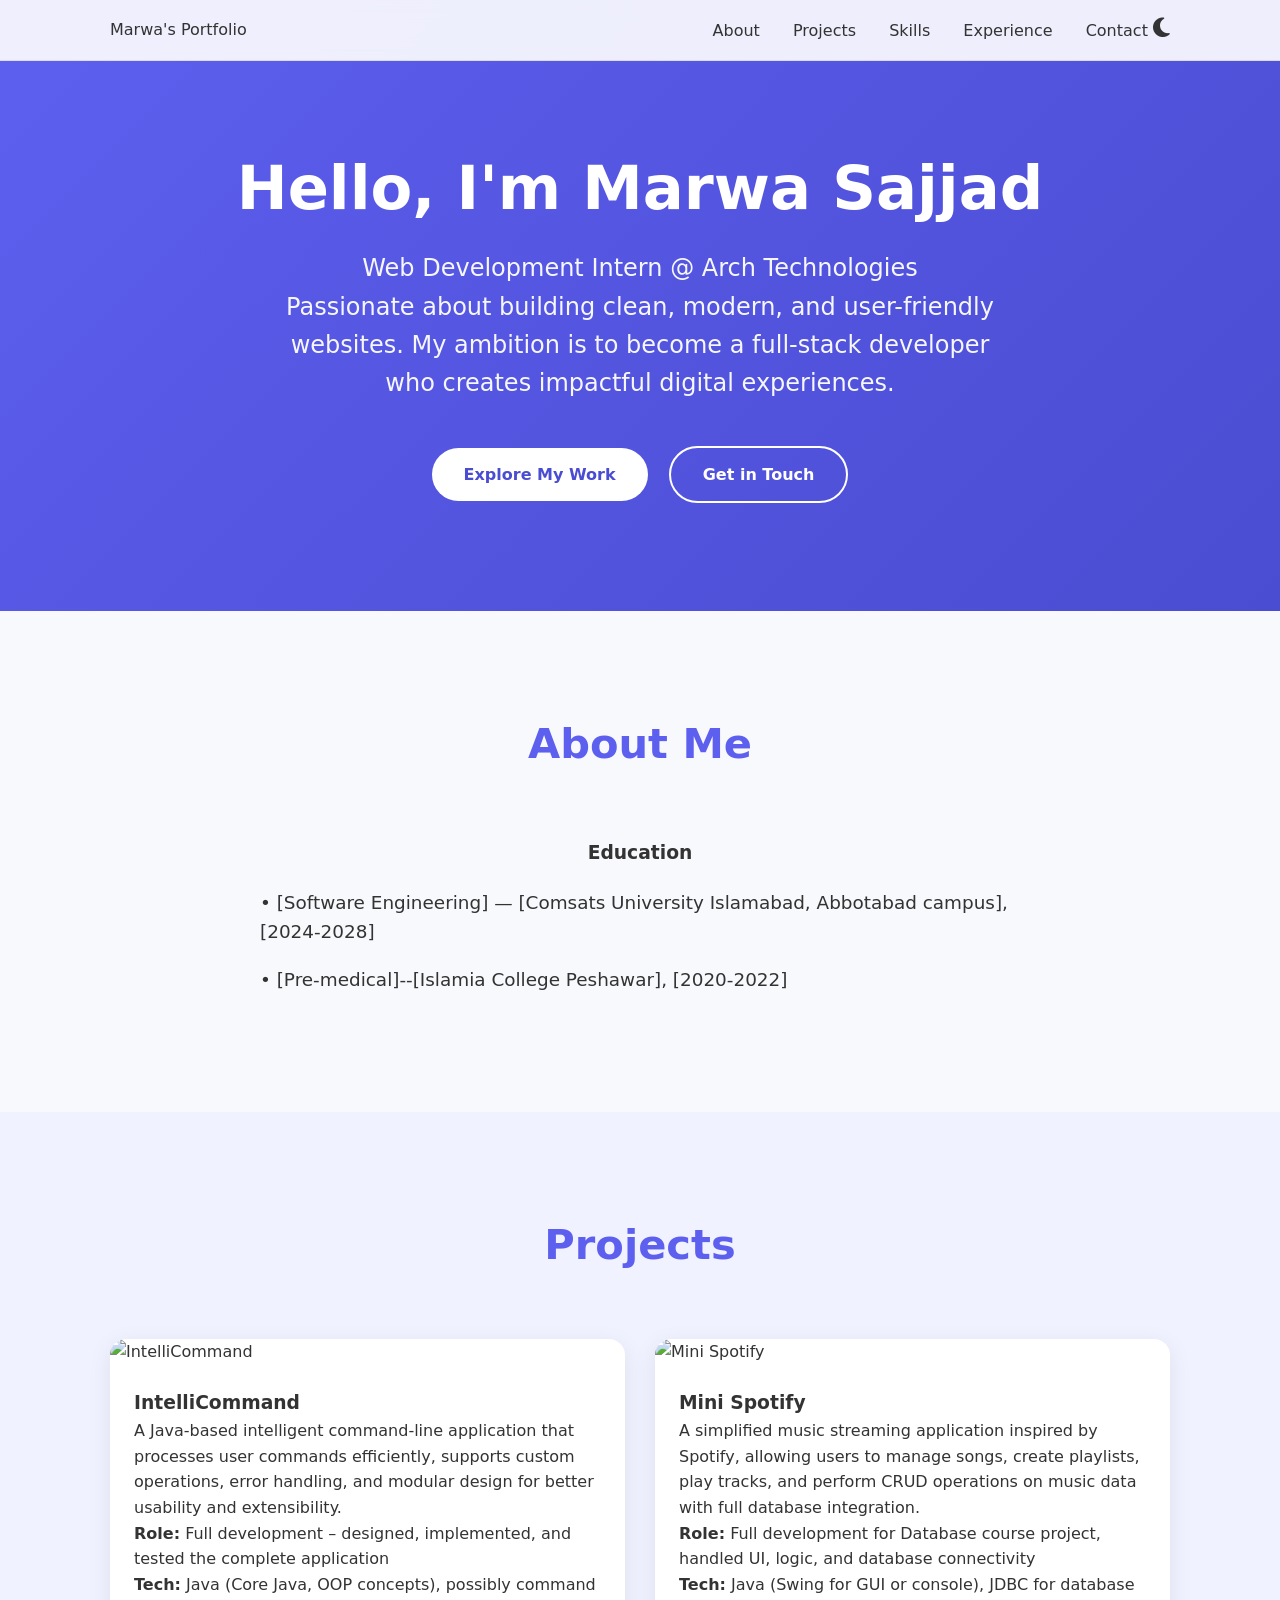
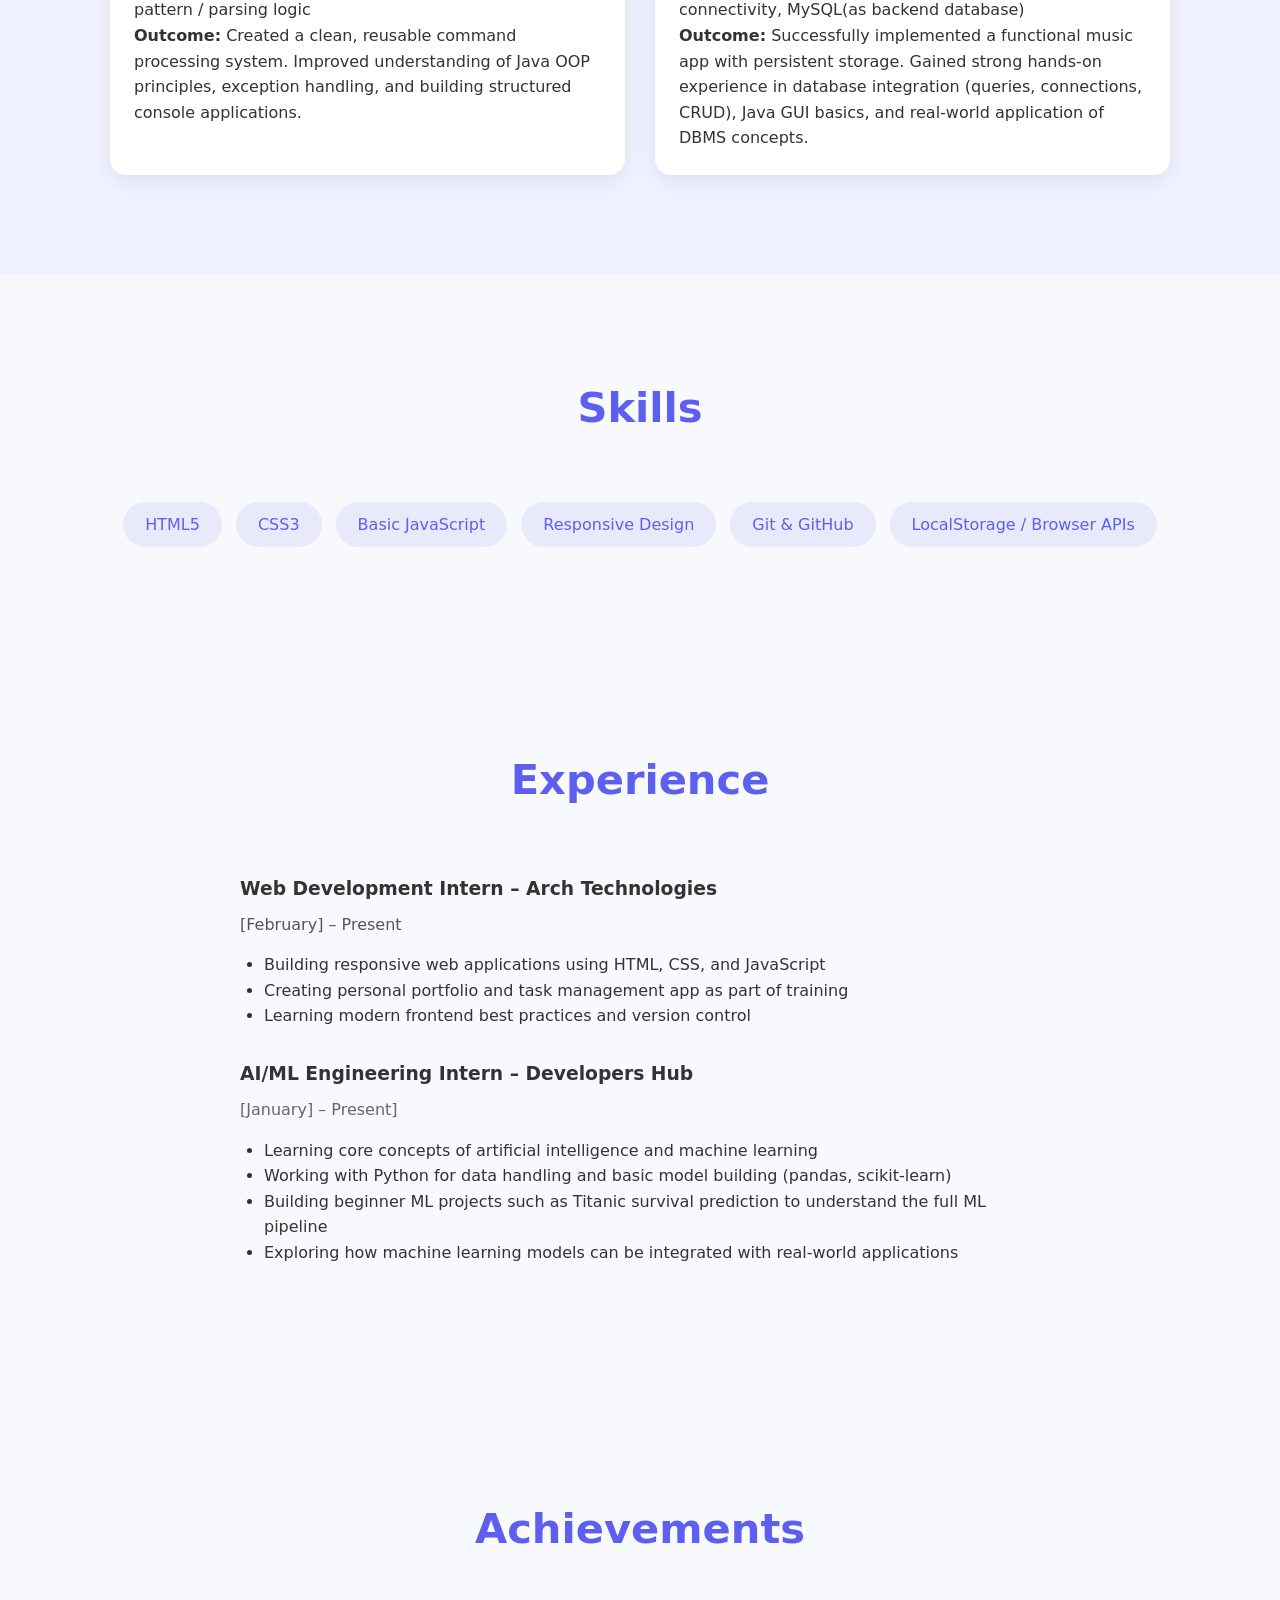
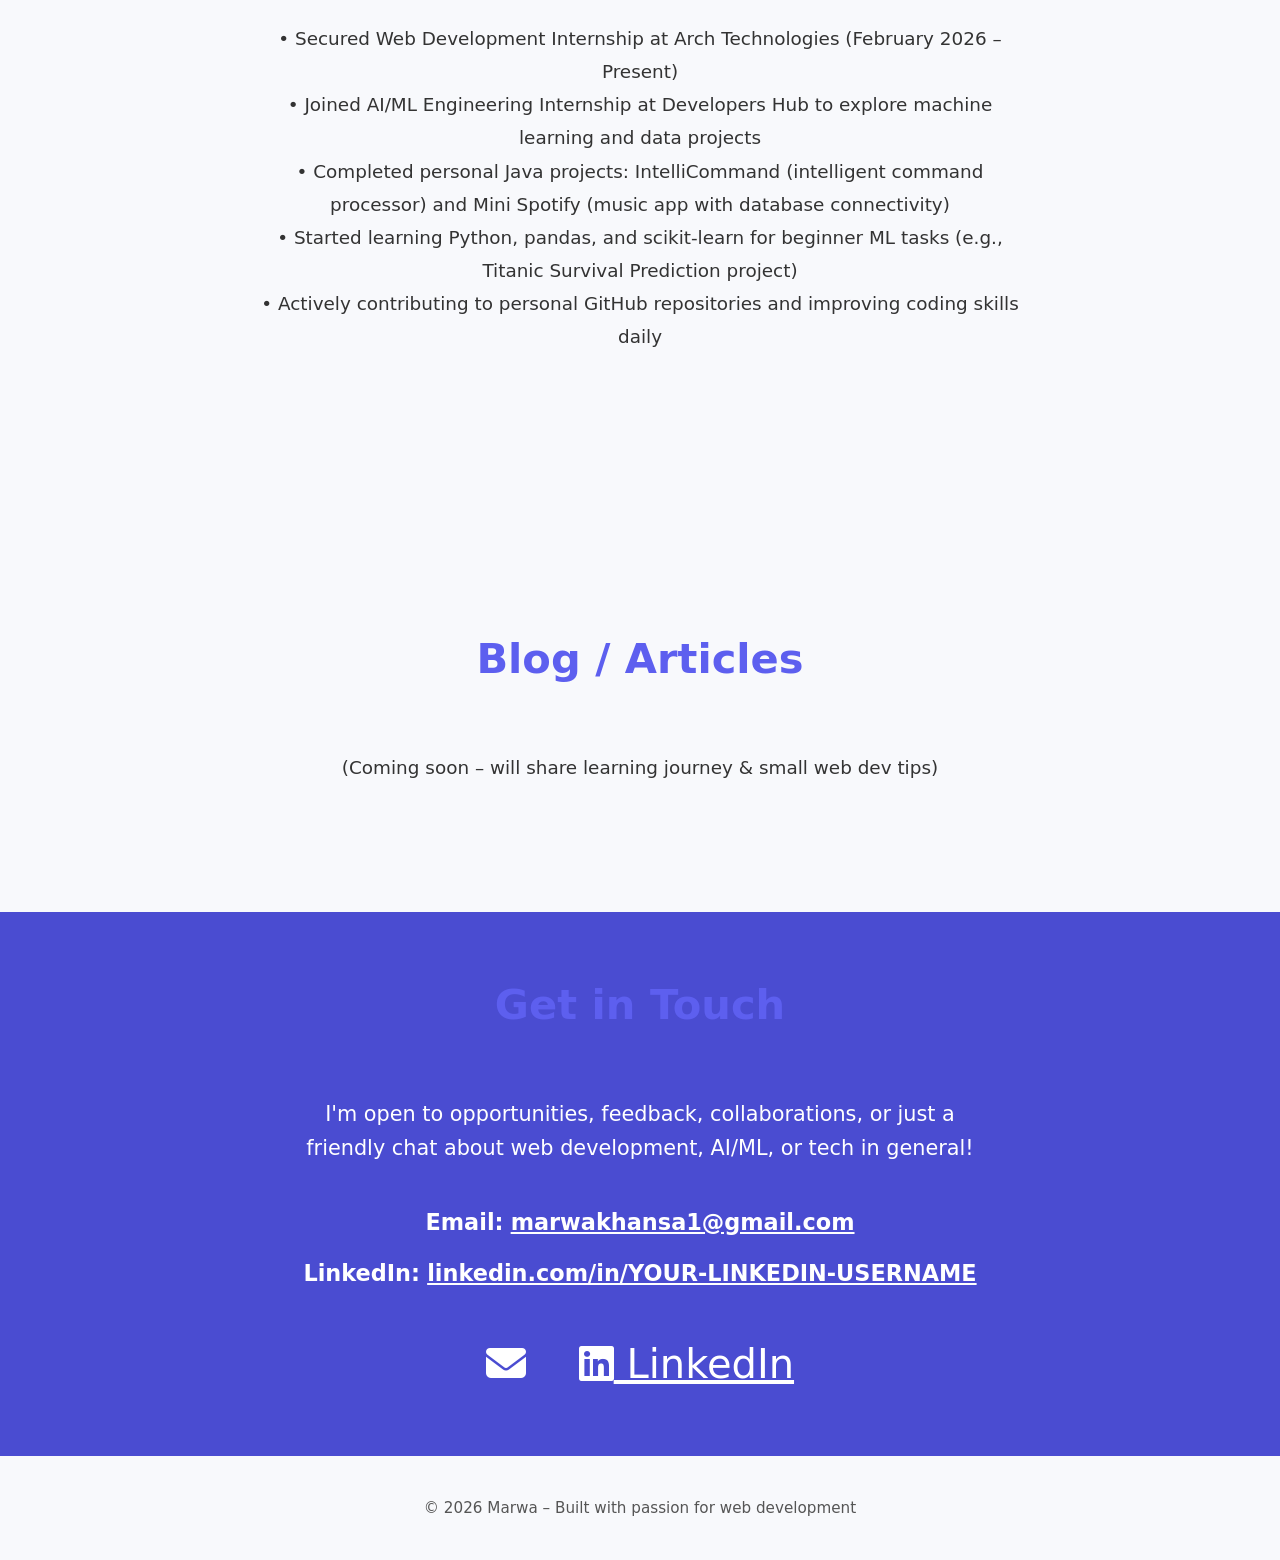
==== index.html @ cbbb9b10 "Task 1" ====
<!DOCTYPE html>
<html lang="en">
<head>
    <meta charset="UTF-8" />
    <meta name="viewport" content="width=device-width, initial-scale=1.0"/>
    <title>Marwa - Web Developer Portfolio</title>
    <link rel="stylesheet" href="https://cdnjs.cloudflare.com/ajax/libs/font-awesome/6.5.0/css/all.min.css" integrity="sha512-SnH5WK+bZxgPHs44uWIX+LLJAJ9/2PkPKZ5QiAj6Ta86w+fsb2TkcmfRyVX3pBnMFcV7oQPJkl9QevSCWr3W6A==" crossorigin="anonymous" referrerpolicy="no-referrer" />

    <style>
        :root {
          --primary: #5d5fef;
          --primary-dark: #4a4cd1;
          --text: #333;
          --text-light: #555;
          --bg: #f8f9fc;
          --card: white;
        }

        [data-theme="dark"] {
          --primary: #7b7fff;
          --primary-dark: #6366f1;
          --text: #e0e0ff;
          --text-light: #b0b0ff;
          --bg: #0f0f1a;
          --card: #1a1a2e;
        }

        * {
          margin: 0;
          padding: 0;
          box-sizing: border-box;
        }

        body {
          font-family: system-ui, -apple-system, sans-serif;
          background: var(--bg);
          color: var(--text);
          line-height: 1.6;
          transition: background 0.4s, color 0.4s;
        }

        .container {
          max-width: 1100px;
          margin: 0 auto;
          padding: 0 20px;
        }

        header {
          background: linear-gradient(135deg, var(--primary), var(--primary-dark));
          color: white;
          padding: 140px 0 100px;
          text-align: center;
        }

        header h1 {
          font-size: 3.8rem;
          margin-bottom: 12px;
        }

        header .tagline {
          font-size: 1.5rem;
          opacity: 0.95;
          max-width: 720px;
          margin: 0 auto 35px;
        }

        .btn {
          display: inline-block;
          background: white;
          color: var(--primary-dark);
          padding: 14px 32px;
          border-radius: 50px;
          text-decoration: none;
          font-weight: 600;
          margin: 8px;
          transition: all 0.3s;
        }

        .btn:hover {
          transform: translateY(-3px);
          box-shadow: 0 8px 20px rgba(0,0,0,0.2);
        }

        .btn-outline {
          background: transparent;
          border: 2px solid white;
          color: white;
        }

        .btn-outline:hover {
          background: white;
          color: var(--primary-dark);
        }

        nav {
          position: fixed;
          top: 0;
          width: 100%;
          background: rgba(255,255,255,0.9);
          backdrop-filter: blur(10px);
          z-index: 1000;
          border-bottom: 1px solid rgba(0,0,0,0.08);
          transition: background 0.4s;
        }

        [data-theme="dark"] nav {
          background: rgba(15,15,26,0.9);
          border-bottom: 1px solid rgba(255,255,255,0.08);
        }

        nav .container {
          display: flex;
          justify-content: space-between;
          align-items: center;
          padding: 16px 20px;
        }

        nav a {
          color: var(--text);
          text-decoration: none;
          margin-left: 28px;
          font-weight: 500;
        }

        nav a:hover {
          color: var(--primary);
        }

        .theme-toggle {
          background: none;
          border: none;
          font-size: 1.4rem;
          cursor: pointer;
          color: var(--text);
        }

        section {
          padding: 100px 0;
        }

        h2 {
          text-align: center;
          font-size: 2.6rem;
          margin-bottom: 60px;
          color: var(--primary);
        }

        .grid {
          display: grid;
          grid-template-columns: repeat(auto-fit, minmax(320px, 1fr));
          gap: 30px;
        }

        .card {
          background: var(--card);
          border-radius: 16px;
          overflow: hidden;
          box-shadow: 0 6px 24px rgba(0,0,0,0.08);
          transition: transform 0.3s, box-shadow 0.3s;
        }

        .card:hover {
          transform: translateY(-10px);
          box-shadow: 0 12px 40px rgba(0,0,0,0.15);
        }

        .card img {
          width: 100%;
          height: 220px;
          object-fit: cover;
        }

        .card-content {
          padding: 24px;
        }

        .skills {
          display: flex;
          flex-wrap: wrap;
          gap: 14px;
          justify-content: center;
        }

        .skill {
          background: rgba(93,95,239,0.1);
          color: var(--primary);
          padding: 10px 22px;
          border-radius: 50px;
          font-weight: 500;
        }

        .contact-section {
          background: var(--primary);
          color: white;
          text-align: center;
        }

        .social-links a {
          color: white;
          font-size: 2.2rem;
          margin: 0 20px;
          transition: transform 0.3s;
        }

        .social-links a:hover {
          transform: translateY(-6px);
        }

        footer {
          text-align: center;
          padding: 40px 0;
          color: var(--text-light);
          font-size: 0.95rem;
        }

        @media (max-width: 768px) {
          header h1 { font-size: 2.8rem; }
          header { padding: 110px 0 80px; }
          nav .container { flex-direction: column; gap: 12px; }
          nav a { margin: 0 16px; }
        }
    </style>
</head>
<body>
<nav>
    <div class="container">
        <div>Marwa's Portfolio</div>
        <div>
            <a href="#about">About</a>
            <a href="#projects">Projects</a>
            <a href="#skills">Skills</a>
            <a href="#experience">Experience</a>
            <a href="#contact">Contact</a>
            <button class="theme-toggle" aria-label="Toggle dark mode">
                <i class="fas fa-moon"></i>
            </button>
        </div>
    </div>
</nav>

<header>
    <div class="container">
        <h1>Hello, I'm Marwa Sajjad</h1>
        <p class="tagline">
            Web Development Intern @ Arch Technologies<br>
            Passionate about building clean, modern, and user-friendly websites.
            My ambition is to become a full-stack developer who creates impactful digital experiences.
        </p>
        <a href="#projects" class="btn">Explore My Work</a>
        <a href="#contact" class="btn btn-outline">Get in Touch</a>
    </div>
</header>

<section id="about">
    <div class="container">
        <h2>About Me</h2>

        <h3 style="text-align:center; margin:40px 0 20px;">Education</h3>
        <ul style="max-width:760px; margin:0 auto; list-style:none; font-size:1.15rem;">
            <li style="margin:18px 0;">• [Software Engineering] — [Comsats University Islamabad, Abbotabad campus], [2024-2028]</li>
            <li style="margin:18px 0;">• [Pre-medical]--[Islamia College Peshawar], [2020-2022]</li>
        </ul>
    </div>
</section>

<section id="projects" style="background:#f0f2ff;">
    <div class="container">
        <h2>Projects</h2>
        <div class="grid">
            <div class="card">
                <img src="https://images.unsplash.com/photo-1555066931-bf19c0fd1085?w=800" alt="IntelliCommand">
                <div class="card-content">
                    <h3>IntelliCommand</h3>
                    <p>A Java-based intelligent command-line application that processes user commands efficiently, supports custom operations, error handling, and modular design for better usability and extensibility.</p>
                    <p><strong>Role:</strong> Full development – designed, implemented, and tested the complete application</p>
                    <p><strong>Tech:</strong> Java (Core Java, OOP concepts), possibly command pattern / parsing logic</p>
                    <p><strong>Outcome:</strong> Created a clean, reusable command processing system. Improved understanding of Java OOP principles, exception handling, and building structured console applications.</p>
                </div>
            </div>

            <div class="card">
                <img src="https://images.unsplash.com/photo-1611339555312-e607c8352fd7?w=800" alt="Mini Spotify">
                <div class="card-content">
                    <h3>Mini Spotify</h3>
                    <p>A simplified music streaming application inspired by Spotify, allowing users to manage songs, create playlists, play tracks, and perform CRUD operations on music data with full database integration.</p>
                    <p><strong>Role:</strong> Full development for Database course project, handled UI, logic, and database connectivity</p>
                    <p><strong>Tech:</strong> Java (Swing for GUI or console), JDBC for database connectivity, MySQL(as backend database)</p>
                    <p><strong>Outcome:</strong> Successfully implemented a functional music app with persistent storage. Gained strong hands-on experience in database integration (queries, connections, CRUD), Java GUI basics, and real-world application of DBMS concepts.</p>
                </div>
            </div>
        </div>
    </div>
</section>

<section id="skills">
    <div class="container">
        <h2>Skills</h2>
        <div class="skills">
            <span class="skill">HTML5</span>
            <span class="skill">CSS3</span>
            <span class="skill"> Basic JavaScript</span>
            <span class="skill">Responsive Design</span>
            <span class="skill">Git & GitHub</span>
            <span class="skill">LocalStorage / Browser APIs</span>

        </div>
    </div>
</section>

<section id="experience">
    <div class="container">
        <h2>Experience</h2>
        <div style="max-width:800px; margin:0 auto;">
            <h3 style="margin:30px 0 8px;">Web Development Intern – Arch Technologies</h3>
            <p style="color:var(--text-light);">[February] – Present</p>
            <ul style="margin:15px 0 30px 24px;">
                <li>Building responsive web applications using HTML, CSS, and JavaScript</li>
                <li>Creating personal portfolio and task management app as part of training</li>
                <li>Learning modern frontend best practices and version control</li>
            </ul>
            <h3 style="margin:30px 0 8px;">AI/ML Engineering Intern – Developers Hub</h3>
            <p style="color:#666;">[January] – Present]</p>
            <ul style="margin:15px 0 30px 24px; line-height:1.6;">
                <li>Learning core concepts of artificial intelligence and machine learning</li>
                <li>Working with Python for data handling and basic model building (pandas, scikit-learn)</li>
                <li>Building beginner ML projects such as Titanic survival prediction to understand the full ML pipeline</li>
                <li>Exploring how machine learning models can be integrated with real-world applications</li>
            </ul>
        </div>
    </div>
</section>

<section>
    <div class="container">
        <h2>Achievements</h2>
        <p style="text-align:center; max-width:760px; margin:0 auto 40px; font-size:1.15rem; line-height:1.8;">
            • Secured Web Development Internship at Arch Technologies (February 2026 – Present)<br>
            • Joined AI/ML Engineering Internship at Developers Hub to explore machine learning and data projects<br>
            • Completed personal Java projects: IntelliCommand (intelligent command processor) and Mini Spotify (music app with database connectivity)<br>
            • Started learning Python, pandas, and scikit-learn for beginner ML tasks (e.g., Titanic Survival Prediction project)<br>
            • Actively contributing to personal GitHub repositories and improving coding skills daily<br><br>

        </p>
    </div>
</section>

<section>
    <div class="container">
        <h2>Blog / Articles</h2>
        <p style="text-align:center; font-size:1.15rem;">
            (Coming soon – will share learning journey & small web dev tips)<br><br>

        </p>
    </div>
</section>


<section id="contact" style="background:#4a4cd1; color:white; text-align:center; padding:60px 20px;">
    <div class="container">
        <h2>Get in Touch</h2>
        <p style="font-size:1.3rem; margin:30px 0; max-width:700px; margin-left:auto; margin-right:auto;">
            I'm open to opportunities, feedback, collaborations, or just a friendly chat about web development, AI/ML, or tech in general!
        </p>

        <div style="margin:40px 0;">
            <p style="font-size:1.4rem; margin-bottom:15px;">
                <strong>Email:</strong>
                <a href="mailto:marwakhansa1@gmail.com" style="color:white; text-decoration:underline; font-weight:bold;">
                    marwakhansa1@gmail.com
                </a>
            </p>

            <p style="font-size:1.4rem;">
                <strong>LinkedIn:</strong>
                <a href="https://www.linkedin.com/in/YOUR-LINKEDIN-USERNAME"
                   target="_blank"
                   style="color:white; text-decoration:underline; font-weight:bold;">
                    linkedin.com/in/YOUR-LINKEDIN-USERNAME
                </a>
            </p>
        </div>


        <div style="margin-top:40px; font-size:2.5rem;">
            <a href="mailto:marwakhansa1@gmail.com" style="color:white; margin:0 20px; text-decoration:none;">
                <i class="fas fa-envelope"></i>
            </a>
            <a href="https://www.linkedin.com/in/marwa-sajjad-1516ba378" target="_blank" style="color:white; margin:0 20px;">
                <i class="fab fa-linkedin"></i> LinkedIn
            </a>
        </div>
    </div>
</section>

<footer>
    <div class="container">
        <p>© <script>document.write(new Date().getFullYear());</script> Marwa – Built with passion for web development</p>
    </div>
</footer>

<script>
    const toggle = document.querySelector('.theme-toggle');
    const body = document.body;

    // Check saved preference
    if (localStorage.getItem('theme') === 'dark') {
      body.setAttribute('data-theme', 'dark');
      toggle.innerHTML = '<i class="fas fa-sun"></i>';
    }

    toggle.addEventListener('click', () => {
      if (body.getAttribute('data-theme') === 'dark') {
        body.removeAttribute('data-theme');
        localStorage.setItem('theme', 'light');
        toggle.innerHTML = '<i class="fas fa-moon"></i>';
      } else {
        body.setAttribute('data-theme', 'dark');
        localStorage.setItem('theme', 'dark');
        toggle.innerHTML = '<i class="fas fa-sun"></i>';
      }
    });
</script>
</body>
</html>
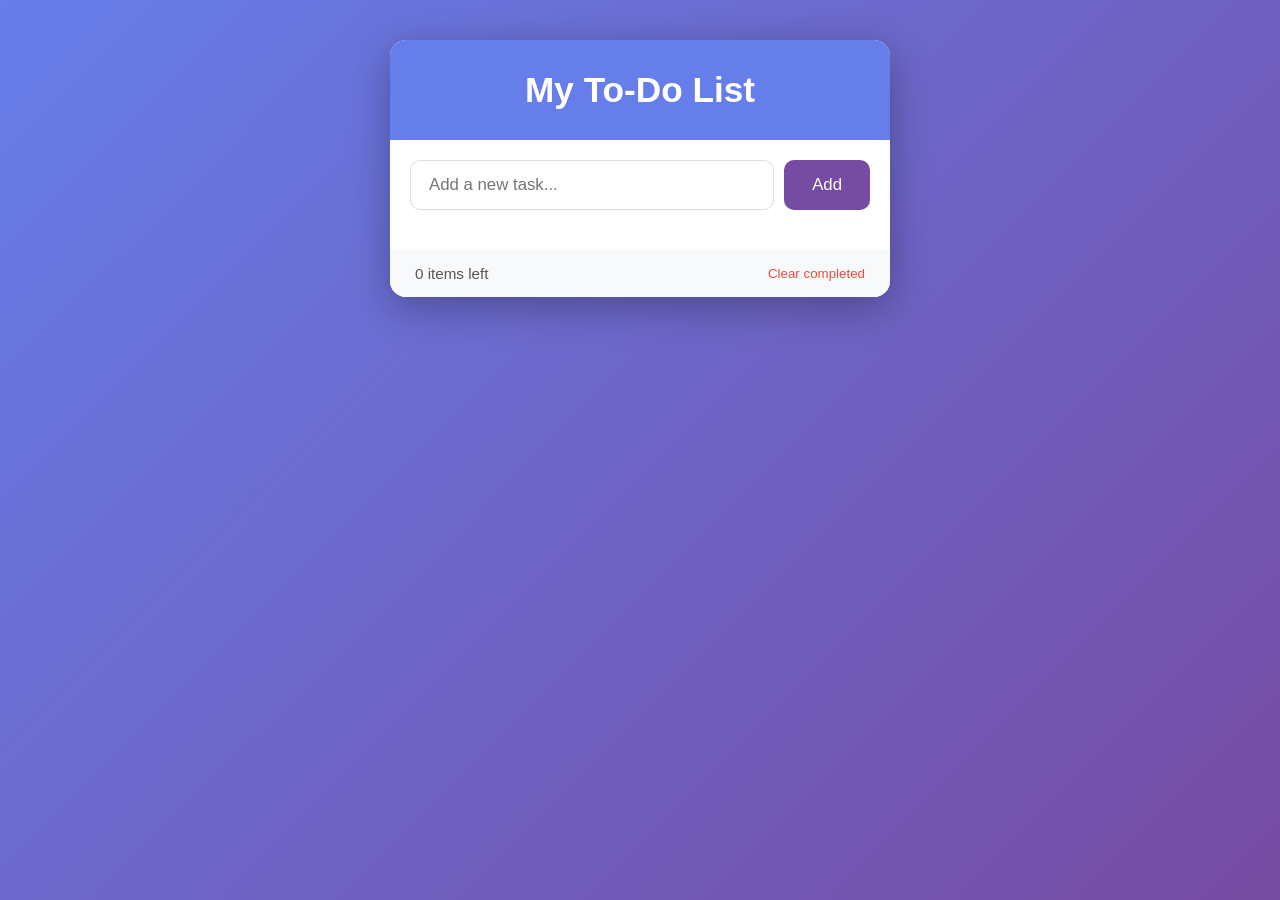
==== commit f9f44fc2: "Task 2 It includes my to-do list." ====
--- a/index.html
+++ b/index.html
@@ -3,28 +3,8 @@
 <head>
     <meta charset="UTF-8" />
     <meta name="viewport" content="width=device-width, initial-scale=1.0"/>
-    <title>Marwa - Web Developer Portfolio</title>
-    <link rel="stylesheet" href="https://cdnjs.cloudflare.com/ajax/libs/font-awesome/6.5.0/css/all.min.css" integrity="sha512-SnH5WK+bZxgPHs44uWIX+LLJAJ9/2PkPKZ5QiAj6Ta86w+fsb2TkcmfRyVX3pBnMFcV7oQPJkl9QevSCWr3W6A==" crossorigin="anonymous" referrerpolicy="no-referrer" />
-
+    <title>Marwa's To-do list</title>
     <style>
-        :root {
-          --primary: #5d5fef;
-          --primary-dark: #4a4cd1;
-          --text: #333;
-          --text-light: #555;
-          --bg: #f8f9fc;
-          --card: white;
-        }
-
-        [data-theme="dark"] {
-          --primary: #7b7fff;
-          --primary-dark: #6366f1;
-          --text: #e0e0ff;
-          --text-light: #b0b0ff;
-          --bg: #0f0f1a;
-          --card: #1a1a2e;
-        }
-
         * {
           margin: 0;
           padding: 0;
@@ -32,393 +12,228 @@
         }
 
         body {
-          font-family: system-ui, -apple-system, sans-serif;
-          background: var(--bg);
-          color: var(--text);
-          line-height: 1.6;
-          transition: background 0.4s, color 0.4s;
+          font-family: Arial, Helvetica, sans-serif;
+          background: linear-gradient(135deg, #667eea, #764ba2);
+          min-height: 100vh;
+          display: flex;
+          justify-content: center;
+          align-items: flex-start;
+          padding: 40px 20px;
+          color: #333;
         }
 
         .container {
-          max-width: 1100px;
-          margin: 0 auto;
-          padding: 0 20px;
-        }
-
-        header {
-          background: linear-gradient(135deg, var(--primary), var(--primary-dark));
+          background: white;
+          width: 100%;
+          max-width: 500px;
+          border-radius: 16px;
+          box-shadow: 0 10px 40px rgba(0,0,0,0.3);
+          overflow: hidden;
+        }
+
+        .header {
+          background: #667eea;
           color: white;
-          padding: 140px 0 100px;
+          padding: 30px 25px;
           text-align: center;
         }
 
-        header h1 {
-          font-size: 3.8rem;
-          margin-bottom: 12px;
-        }
-
-        header .tagline {
-          font-size: 1.5rem;
-          opacity: 0.95;
-          max-width: 720px;
-          margin: 0 auto 35px;
-        }
-
-        .btn {
-          display: inline-block;
-          background: white;
-          color: var(--primary-dark);
-          padding: 14px 32px;
-          border-radius: 50px;
-          text-decoration: none;
-          font-weight: 600;
-          margin: 8px;
-          transition: all 0.3s;
-        }
-
-        .btn:hover {
-          transform: translateY(-3px);
-          box-shadow: 0 8px 20px rgba(0,0,0,0.2);
-        }
-
-        .btn-outline {
-          background: transparent;
-          border: 2px solid white;
+        .header h1 {
+          font-size: 2.2rem;
+        }
+
+        .input-area {
+          display: flex;
+          padding: 20px;
+          gap: 10px;
+        }
+
+        #taskInput {
+          flex: 1;
+          padding: 14px 18px;
+          border: 1px solid #ddd;
+          border-radius: 10px;
+          font-size: 1.05rem;
+        }
+
+        #addBtn {
+          padding: 0 28px;
+          background: #764ba2;
           color: white;
-        }
-
-        .btn-outline:hover {
-          background: white;
-          color: var(--primary-dark);
-        }
-
-        nav {
-          position: fixed;
-          top: 0;
-          width: 100%;
-          background: rgba(255,255,255,0.9);
-          backdrop-filter: blur(10px);
-          z-index: 1000;
-          border-bottom: 1px solid rgba(0,0,0,0.08);
-          transition: background 0.4s;
-        }
-
-        [data-theme="dark"] nav {
-          background: rgba(15,15,26,0.9);
-          border-bottom: 1px solid rgba(255,255,255,0.08);
-        }
-
-        nav .container {
-          display: flex;
-          justify-content: space-between;
+          border: none;
+          border-radius: 10px;
+          font-size: 1.05rem;
+          cursor: pointer;
+        }
+
+        #addBtn:hover {
+          background: #5a3d8a;
+        }
+
+        .task-list {
+          padding: 0 20px 20px;
+        }
+
+        .task {
+          display: flex;
           align-items: center;
-          padding: 16px 20px;
-        }
-
-        nav a {
-          color: var(--text);
-          text-decoration: none;
-          margin-left: 28px;
-          font-weight: 500;
-        }
-
-        nav a:hover {
-          color: var(--primary);
-        }
-
-        .theme-toggle {
+          background: #f8f9fa;
+          margin: 12px 0;
+          padding: 16px;
+          border-radius: 10px;
+          box-shadow: 0 2px 8px rgba(0,0,0,0.08);
+          gap: 12px;
+        }
+
+        .task.completed .task-text {
+          text-decoration: line-through;
+          color: #888;
+          flex: 1;
+        }
+
+        .task-text {
+          flex: 1;
+          font-size: 1.1rem;
+          cursor: pointer;
+        }
+
+        .task-actions button {
           background: none;
           border: none;
           font-size: 1.4rem;
           cursor: pointer;
-          color: var(--text);
-        }
-
-        section {
-          padding: 100px 0;
-        }
-
-        h2 {
-          text-align: center;
-          font-size: 2.6rem;
-          margin-bottom: 60px;
-          color: var(--primary);
-        }
-
-        .grid {
-          display: grid;
-          grid-template-columns: repeat(auto-fit, minmax(320px, 1fr));
-          gap: 30px;
-        }
-
-        .card {
-          background: var(--card);
-          border-radius: 16px;
-          overflow: hidden;
-          box-shadow: 0 6px 24px rgba(0,0,0,0.08);
-          transition: transform 0.3s, box-shadow 0.3s;
-        }
-
-        .card:hover {
-          transform: translateY(-10px);
-          box-shadow: 0 12px 40px rgba(0,0,0,0.15);
-        }
-
-        .card img {
-          width: 100%;
-          height: 220px;
-          object-fit: cover;
-        }
-
-        .card-content {
-          padding: 24px;
-        }
-
-        .skills {
-          display: flex;
-          flex-wrap: wrap;
-          gap: 14px;
-          justify-content: center;
-        }
-
-        .skill {
-          background: rgba(93,95,239,0.1);
-          color: var(--primary);
-          padding: 10px 22px;
-          border-radius: 50px;
-          font-weight: 500;
-        }
-
-        .contact-section {
-          background: var(--primary);
-          color: white;
-          text-align: center;
-        }
-
-        .social-links a {
-          color: white;
-          font-size: 2.2rem;
-          margin: 0 20px;
-          transition: transform 0.3s;
-        }
-
-        .social-links a:hover {
-          transform: translateY(-6px);
-        }
-
-        footer {
-          text-align: center;
-          padding: 40px 0;
-          color: var(--text-light);
+          padding: 6px;
+        }
+
+        .edit-btn { color: #3498db; }
+        .delete-btn { color: #e74c3c; }
+
+        .stats {
+          padding: 15px 25px;
+          background: #f8f9fa;
+          display: flex;
+          justify-content: space-between;
           font-size: 0.95rem;
-        }
-
-        @media (max-width: 768px) {
-          header h1 { font-size: 2.8rem; }
-          header { padding: 110px 0 80px; }
-          nav .container { flex-direction: column; gap: 12px; }
-          nav a { margin: 0 16px; }
+          color: #555;
+        }
+
+        .stats button {
+          background: none;
+          border: none;
+          color: #e74c3c;
+          cursor: pointer;
         }
     </style>
 </head>
 <body>
-<nav>
-    <div class="container">
-        <div>Marwa's Portfolio</div>
-        <div>
-            <a href="#about">About</a>
-            <a href="#projects">Projects</a>
-            <a href="#skills">Skills</a>
-            <a href="#experience">Experience</a>
-            <a href="#contact">Contact</a>
-            <button class="theme-toggle" aria-label="Toggle dark mode">
-                <i class="fas fa-moon"></i>
-            </button>
-        </div>
+
+<div class="container">
+    <div class="header">
+        <h1>My To-Do List</h1>
     </div>
-</nav>
-
-<header>
-    <div class="container">
-        <h1>Hello, I'm Marwa Sajjad</h1>
-        <p class="tagline">
-            Web Development Intern @ Arch Technologies<br>
-            Passionate about building clean, modern, and user-friendly websites.
-            My ambition is to become a full-stack developer who creates impactful digital experiences.
-        </p>
-        <a href="#projects" class="btn">Explore My Work</a>
-        <a href="#contact" class="btn btn-outline">Get in Touch</a>
+
+    <div class="input-area">
+        <input type="text" id="taskInput" placeholder="Add a new task..." />
+        <button id="addBtn">Add</button>
     </div>
-</header>
-
-<section id="about">
-    <div class="container">
-        <h2>About Me</h2>
-
-        <h3 style="text-align:center; margin:40px 0 20px;">Education</h3>
-        <ul style="max-width:760px; margin:0 auto; list-style:none; font-size:1.15rem;">
-            <li style="margin:18px 0;">• [Software Engineering] — [Comsats University Islamabad, Abbotabad campus], [2024-2028]</li>
-            <li style="margin:18px 0;">• [Pre-medical]--[Islamia College Peshawar], [2020-2022]</li>
-        </ul>
+
+    <div class="task-list" id="taskList"></div>
+
+    <div class="stats">
+        <span id="itemsLeft">0 items left</span>
+        <button id="clearCompleted">Clear completed</button>
     </div>
-</section>
-
-<section id="projects" style="background:#f0f2ff;">
-    <div class="container">
-        <h2>Projects</h2>
-        <div class="grid">
-            <div class="card">
-                <img src="https://images.unsplash.com/photo-1555066931-bf19c0fd1085?w=800" alt="IntelliCommand">
-                <div class="card-content">
-                    <h3>IntelliCommand</h3>
-                    <p>A Java-based intelligent command-line application that processes user commands efficiently, supports custom operations, error handling, and modular design for better usability and extensibility.</p>
-                    <p><strong>Role:</strong> Full development – designed, implemented, and tested the complete application</p>
-                    <p><strong>Tech:</strong> Java (Core Java, OOP concepts), possibly command pattern / parsing logic</p>
-                    <p><strong>Outcome:</strong> Created a clean, reusable command processing system. Improved understanding of Java OOP principles, exception handling, and building structured console applications.</p>
-                </div>
-            </div>
-
-            <div class="card">
-                <img src="https://images.unsplash.com/photo-1611339555312-e607c8352fd7?w=800" alt="Mini Spotify">
-                <div class="card-content">
-                    <h3>Mini Spotify</h3>
-                    <p>A simplified music streaming application inspired by Spotify, allowing users to manage songs, create playlists, play tracks, and perform CRUD operations on music data with full database integration.</p>
-                    <p><strong>Role:</strong> Full development for Database course project, handled UI, logic, and database connectivity</p>
-                    <p><strong>Tech:</strong> Java (Swing for GUI or console), JDBC for database connectivity, MySQL(as backend database)</p>
-                    <p><strong>Outcome:</strong> Successfully implemented a functional music app with persistent storage. Gained strong hands-on experience in database integration (queries, connections, CRUD), Java GUI basics, and real-world application of DBMS concepts.</p>
-                </div>
-            </div>
-        </div>
-    </div>
-</section>
-
-<section id="skills">
-    <div class="container">
-        <h2>Skills</h2>
-        <div class="skills">
-            <span class="skill">HTML5</span>
-            <span class="skill">CSS3</span>
-            <span class="skill"> Basic JavaScript</span>
-            <span class="skill">Responsive Design</span>
-            <span class="skill">Git & GitHub</span>
-            <span class="skill">LocalStorage / Browser APIs</span>
-
-        </div>
-    </div>
-</section>
-
-<section id="experience">
-    <div class="container">
-        <h2>Experience</h2>
-        <div style="max-width:800px; margin:0 auto;">
-            <h3 style="margin:30px 0 8px;">Web Development Intern – Arch Technologies</h3>
-            <p style="color:var(--text-light);">[February] – Present</p>
-            <ul style="margin:15px 0 30px 24px;">
-                <li>Building responsive web applications using HTML, CSS, and JavaScript</li>
-                <li>Creating personal portfolio and task management app as part of training</li>
-                <li>Learning modern frontend best practices and version control</li>
-            </ul>
-            <h3 style="margin:30px 0 8px;">AI/ML Engineering Intern – Developers Hub</h3>
-            <p style="color:#666;">[January] – Present]</p>
-            <ul style="margin:15px 0 30px 24px; line-height:1.6;">
-                <li>Learning core concepts of artificial intelligence and machine learning</li>
-                <li>Working with Python for data handling and basic model building (pandas, scikit-learn)</li>
-                <li>Building beginner ML projects such as Titanic survival prediction to understand the full ML pipeline</li>
-                <li>Exploring how machine learning models can be integrated with real-world applications</li>
-            </ul>
-        </div>
-    </div>
-</section>
-
-<section>
-    <div class="container">
-        <h2>Achievements</h2>
-        <p style="text-align:center; max-width:760px; margin:0 auto 40px; font-size:1.15rem; line-height:1.8;">
-            • Secured Web Development Internship at Arch Technologies (February 2026 – Present)<br>
-            • Joined AI/ML Engineering Internship at Developers Hub to explore machine learning and data projects<br>
-            • Completed personal Java projects: IntelliCommand (intelligent command processor) and Mini Spotify (music app with database connectivity)<br>
-            • Started learning Python, pandas, and scikit-learn for beginner ML tasks (e.g., Titanic Survival Prediction project)<br>
-            • Actively contributing to personal GitHub repositories and improving coding skills daily<br><br>
-
-        </p>
-    </div>
-</section>
-
-<section>
-    <div class="container">
-        <h2>Blog / Articles</h2>
-        <p style="text-align:center; font-size:1.15rem;">
-            (Coming soon – will share learning journey & small web dev tips)<br><br>
-
-        </p>
-    </div>
-</section>
-
-
-<section id="contact" style="background:#4a4cd1; color:white; text-align:center; padding:60px 20px;">
-    <div class="container">
-        <h2>Get in Touch</h2>
-        <p style="font-size:1.3rem; margin:30px 0; max-width:700px; margin-left:auto; margin-right:auto;">
-            I'm open to opportunities, feedback, collaborations, or just a friendly chat about web development, AI/ML, or tech in general!
-        </p>
-
-        <div style="margin:40px 0;">
-            <p style="font-size:1.4rem; margin-bottom:15px;">
-                <strong>Email:</strong>
-                <a href="mailto:marwakhansa1@gmail.com" style="color:white; text-decoration:underline; font-weight:bold;">
-                    marwakhansa1@gmail.com
-                </a>
-            </p>
-
-            <p style="font-size:1.4rem;">
-                <strong>LinkedIn:</strong>
-                <a href="https://www.linkedin.com/in/YOUR-LINKEDIN-USERNAME"
-                   target="_blank"
-                   style="color:white; text-decoration:underline; font-weight:bold;">
-                    linkedin.com/in/YOUR-LINKEDIN-USERNAME
-                </a>
-            </p>
-        </div>
-
-
-        <div style="margin-top:40px; font-size:2.5rem;">
-            <a href="mailto:marwakhansa1@gmail.com" style="color:white; margin:0 20px; text-decoration:none;">
-                <i class="fas fa-envelope"></i>
-            </a>
-            <a href="https://www.linkedin.com/in/marwa-sajjad-1516ba378" target="_blank" style="color:white; margin:0 20px;">
-                <i class="fab fa-linkedin"></i> LinkedIn
-            </a>
-        </div>
-    </div>
-</section>
-
-<footer>
-    <div class="container">
-        <p>© <script>document.write(new Date().getFullYear());</script> Marwa – Built with passion for web development</p>
-    </div>
-</footer>
+</div>
 
 <script>
-    const toggle = document.querySelector('.theme-toggle');
-    const body = document.body;
-
-    // Check saved preference
-    if (localStorage.getItem('theme') === 'dark') {
-      body.setAttribute('data-theme', 'dark');
-      toggle.innerHTML = '<i class="fas fa-sun"></i>';
-    }
-
-    toggle.addEventListener('click', () => {
-      if (body.getAttribute('data-theme') === 'dark') {
-        body.removeAttribute('data-theme');
-        localStorage.setItem('theme', 'light');
-        toggle.innerHTML = '<i class="fas fa-moon"></i>';
-      } else {
-        body.setAttribute('data-theme', 'dark');
-        localStorage.setItem('theme', 'dark');
-        toggle.innerHTML = '<i class="fas fa-sun"></i>';
+    const taskInput = document.getElementById('taskInput');
+    const addBtn = document.getElementById('addBtn');
+    const taskList = document.getElementById('taskList');
+    const itemsLeft = document.getElementById('itemsLeft');
+    const clearCompletedBtn = document.getElementById('clearCompleted');
+
+    let tasks = JSON.parse(localStorage.getItem('tasks')) || [];
+
+    function saveTasks() {
+      localStorage.setItem('tasks', JSON.stringify(tasks));
+    }
+
+    function renderTasks() {
+      taskList.innerHTML = '';
+
+      tasks.forEach((task, index) => {
+        const li = document.createElement('div');
+        li.className = 'task' + (task.completed ? ' completed' : '');
+
+        li.innerHTML = `
+          <input type="checkbox" ${task.completed ? 'checked' : ''} onchange="toggleComplete(${index})" />
+          <span class="task-text" ondblclick="editTask(${index})">${task.text}</span>
+          <div class="task-actions">
+            <button class="edit-btn" onclick="editTask(${index})">✏️</button>
+            <button class="delete-btn" onclick="deleteTask(${index})">🗑️</button>
+          </div>
+        `;
+
+        taskList.appendChild(li);
+      });
+
+      updateStats();
+    }
+
+    function addTask() {
+      const text = taskInput.value.trim();
+      if (!text) return;
+
+      tasks.push({ text, completed: false });
+      saveTasks();
+      taskInput.value = '';
+      renderTasks();
+    }
+
+    window.toggleComplete = function(index) {
+      tasks[index].completed = !tasks[index].completed;
+      saveTasks();
+      renderTasks();
+    };
+
+    window.editTask = function(index) {
+      const newText = prompt("Edit task:", tasks[index].text);
+      if (newText === null) return;
+      const trimmed = newText.trim();
+      if (trimmed) {
+        tasks[index].text = trimmed;
+        saveTasks();
+        renderTasks();
       }
+    };
+
+    window.deleteTask = function(index) {
+      if (confirm("Delete this task?")) {
+        tasks.splice(index, 1);
+        saveTasks();
+        renderTasks();
+      }
+    };
+
+    clearCompletedBtn.addEventListener('click', () => {
+      tasks = tasks.filter(t => !t.completed);
+      saveTasks();
+      renderTasks();
     });
+
+    taskInput.addEventListener('keypress', e => {
+      if (e.key === 'Enter') addTask();
+    });
+
+    addBtn.addEventListener('click', addTask);
+
+    function updateStats() {
+      const active = tasks.filter(t => !t.completed).length;
+      itemsLeft.textContent = `${active} item${active !== 1 ? 's' : ''} left`;
+    }
+
+    // Load tasks on page load
+    renderTasks();
 </script>
 </body>
 </html>
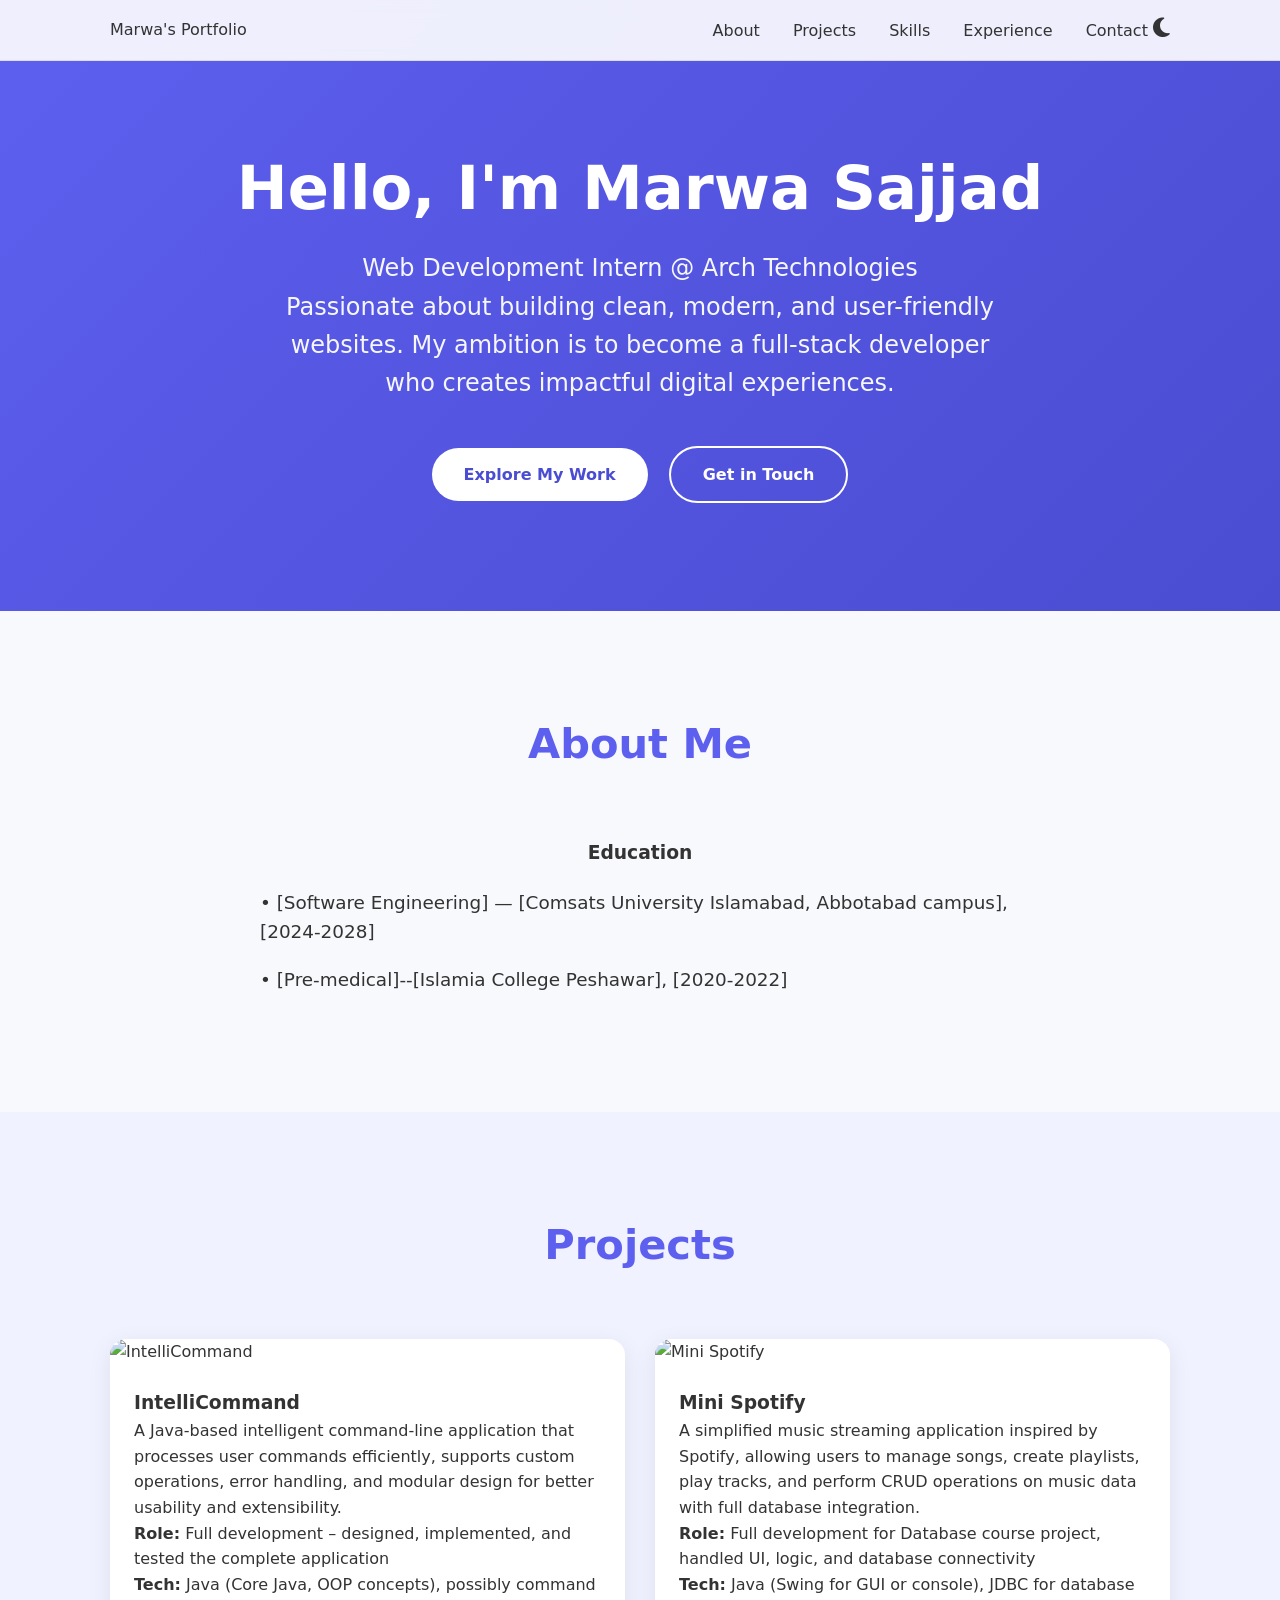
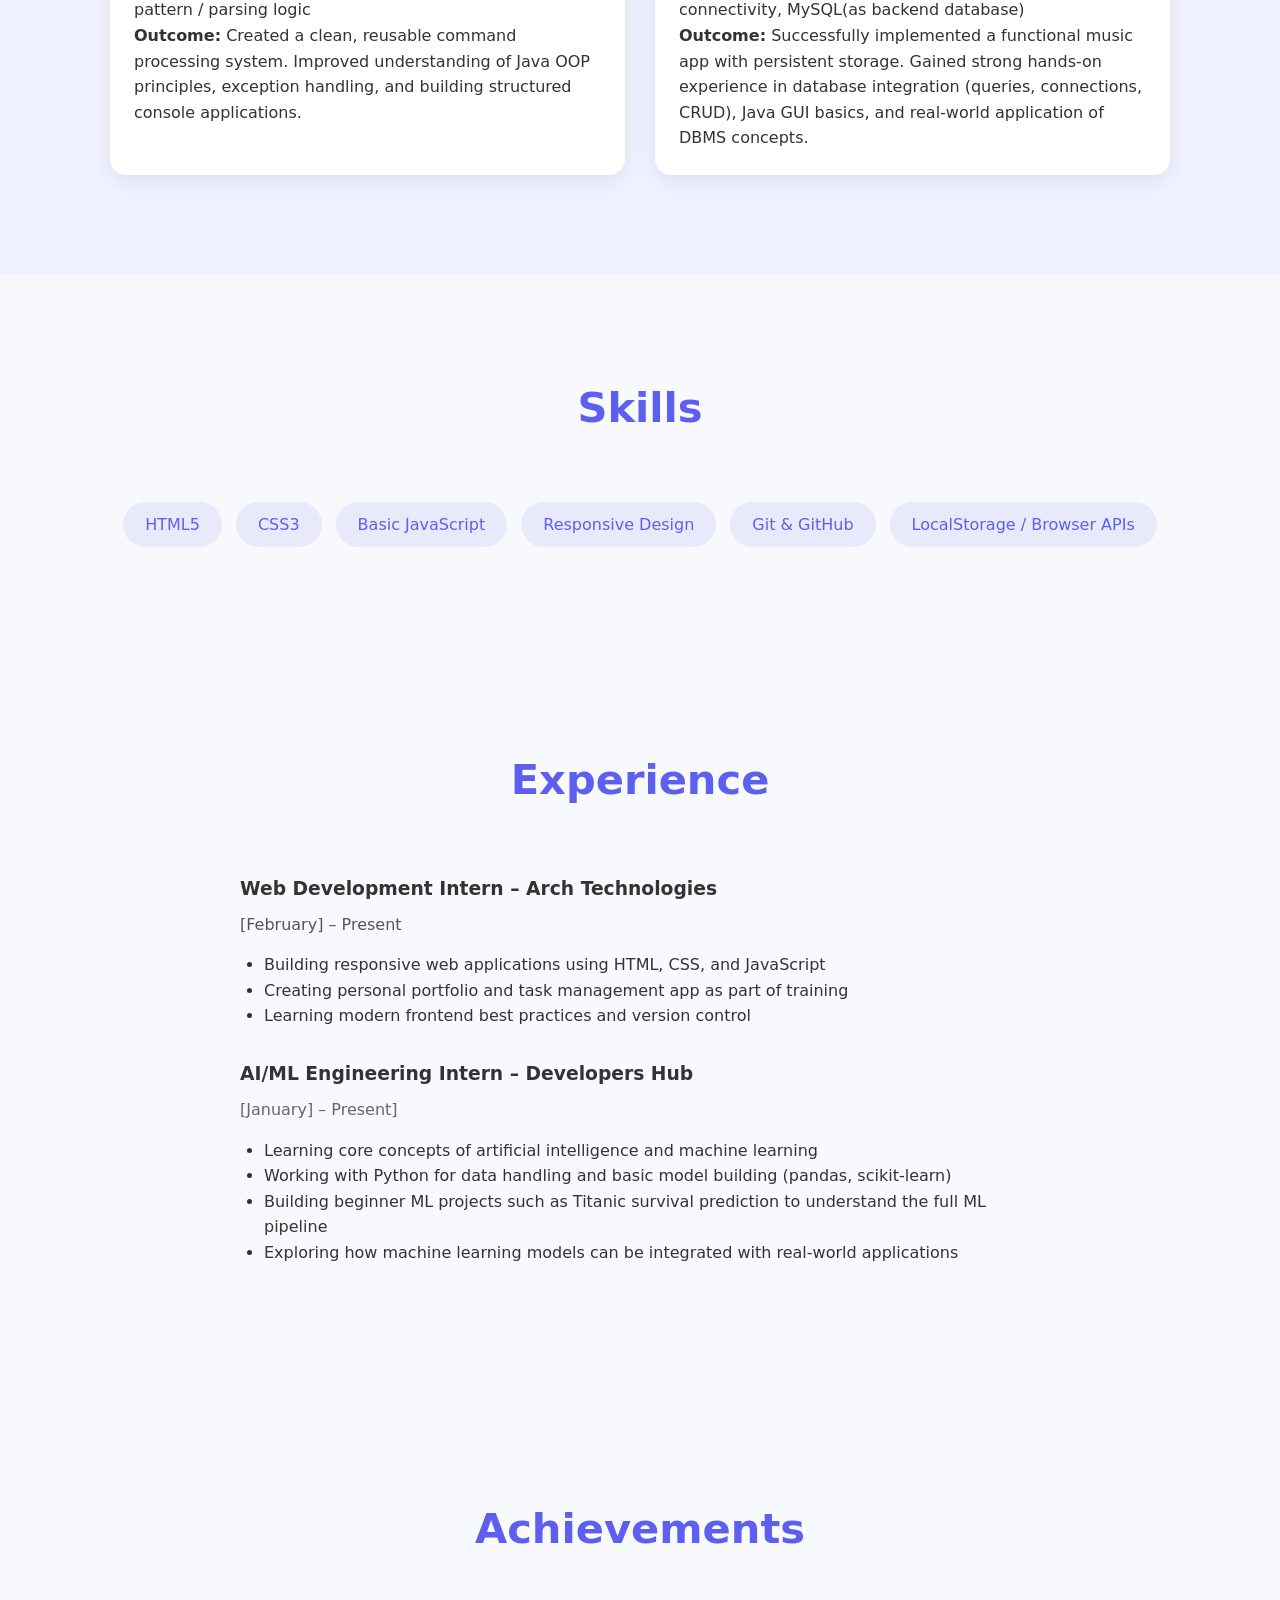
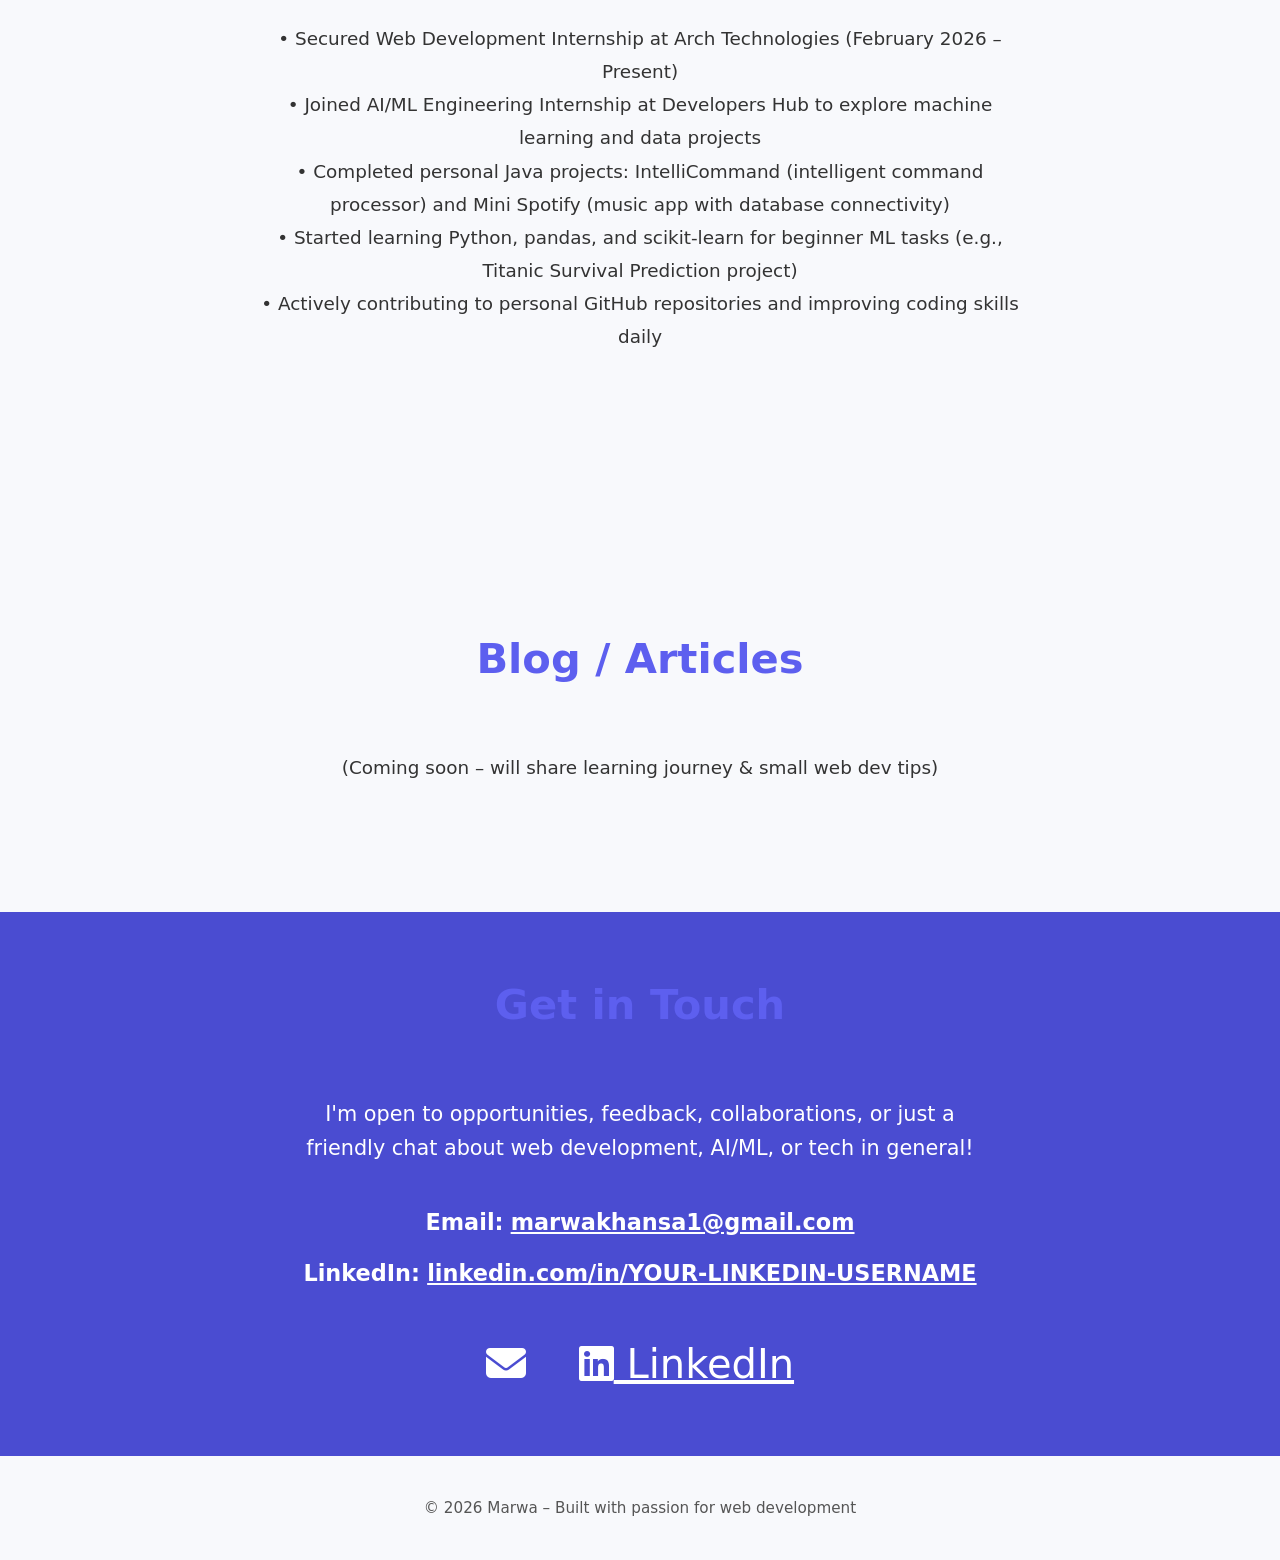
==== commit a5f791b9: "Task 1" ====
--- a/index.html
+++ b/index.html
@@ -3,8 +3,28 @@
 <head>
     <meta charset="UTF-8" />
     <meta name="viewport" content="width=device-width, initial-scale=1.0"/>
-    <title>Marwa's To-do list</title>
+    <title>Marwa - Web Developer Portfolio</title>
+    <link rel="stylesheet" href="https://cdnjs.cloudflare.com/ajax/libs/font-awesome/6.5.0/css/all.min.css" integrity="sha512-SnH5WK+bZxgPHs44uWIX+LLJAJ9/2PkPKZ5QiAj6Ta86w+fsb2TkcmfRyVX3pBnMFcV7oQPJkl9QevSCWr3W6A==" crossorigin="anonymous" referrerpolicy="no-referrer" />
+
     <style>
+        :root {
+          --primary: #5d5fef;
+          --primary-dark: #4a4cd1;
+          --text: #333;
+          --text-light: #555;
+          --bg: #f8f9fc;
+          --card: white;
+        }
+
+        [data-theme="dark"] {
+          --primary: #7b7fff;
+          --primary-dark: #6366f1;
+          --text: #e0e0ff;
+          --text-light: #b0b0ff;
+          --bg: #0f0f1a;
+          --card: #1a1a2e;
+        }
+
         * {
           margin: 0;
           padding: 0;
@@ -12,228 +32,393 @@
         }
 
         body {
-          font-family: Arial, Helvetica, sans-serif;
-          background: linear-gradient(135deg, #667eea, #764ba2);
-          min-height: 100vh;
+          font-family: system-ui, -apple-system, sans-serif;
+          background: var(--bg);
+          color: var(--text);
+          line-height: 1.6;
+          transition: background 0.4s, color 0.4s;
+        }
+
+        .container {
+          max-width: 1100px;
+          margin: 0 auto;
+          padding: 0 20px;
+        }
+
+        header {
+          background: linear-gradient(135deg, var(--primary), var(--primary-dark));
+          color: white;
+          padding: 140px 0 100px;
+          text-align: center;
+        }
+
+        header h1 {
+          font-size: 3.8rem;
+          margin-bottom: 12px;
+        }
+
+        header .tagline {
+          font-size: 1.5rem;
+          opacity: 0.95;
+          max-width: 720px;
+          margin: 0 auto 35px;
+        }
+
+        .btn {
+          display: inline-block;
+          background: white;
+          color: var(--primary-dark);
+          padding: 14px 32px;
+          border-radius: 50px;
+          text-decoration: none;
+          font-weight: 600;
+          margin: 8px;
+          transition: all 0.3s;
+        }
+
+        .btn:hover {
+          transform: translateY(-3px);
+          box-shadow: 0 8px 20px rgba(0,0,0,0.2);
+        }
+
+        .btn-outline {
+          background: transparent;
+          border: 2px solid white;
+          color: white;
+        }
+
+        .btn-outline:hover {
+          background: white;
+          color: var(--primary-dark);
+        }
+
+        nav {
+          position: fixed;
+          top: 0;
+          width: 100%;
+          background: rgba(255,255,255,0.9);
+          backdrop-filter: blur(10px);
+          z-index: 1000;
+          border-bottom: 1px solid rgba(0,0,0,0.08);
+          transition: background 0.4s;
+        }
+
+        [data-theme="dark"] nav {
+          background: rgba(15,15,26,0.9);
+          border-bottom: 1px solid rgba(255,255,255,0.08);
+        }
+
+        nav .container {
           display: flex;
-          justify-content: center;
-          align-items: flex-start;
-          padding: 40px 20px;
-          color: #333;
-        }
-
-        .container {
-          background: white;
-          width: 100%;
-          max-width: 500px;
-          border-radius: 16px;
-          box-shadow: 0 10px 40px rgba(0,0,0,0.3);
-          overflow: hidden;
-        }
-
-        .header {
-          background: #667eea;
-          color: white;
-          padding: 30px 25px;
-          text-align: center;
-        }
-
-        .header h1 {
-          font-size: 2.2rem;
-        }
-
-        .input-area {
-          display: flex;
-          padding: 20px;
-          gap: 10px;
-        }
-
-        #taskInput {
-          flex: 1;
-          padding: 14px 18px;
-          border: 1px solid #ddd;
-          border-radius: 10px;
-          font-size: 1.05rem;
-        }
-
-        #addBtn {
-          padding: 0 28px;
-          background: #764ba2;
-          color: white;
-          border: none;
-          border-radius: 10px;
-          font-size: 1.05rem;
-          cursor: pointer;
-        }
-
-        #addBtn:hover {
-          background: #5a3d8a;
-        }
-
-        .task-list {
-          padding: 0 20px 20px;
-        }
-
-        .task {
-          display: flex;
+          justify-content: space-between;
           align-items: center;
-          background: #f8f9fa;
-          margin: 12px 0;
-          padding: 16px;
-          border-radius: 10px;
-          box-shadow: 0 2px 8px rgba(0,0,0,0.08);
-          gap: 12px;
-        }
-
-        .task.completed .task-text {
-          text-decoration: line-through;
-          color: #888;
-          flex: 1;
-        }
-
-        .task-text {
-          flex: 1;
-          font-size: 1.1rem;
-          cursor: pointer;
-        }
-
-        .task-actions button {
+          padding: 16px 20px;
+        }
+
+        nav a {
+          color: var(--text);
+          text-decoration: none;
+          margin-left: 28px;
+          font-weight: 500;
+        }
+
+        nav a:hover {
+          color: var(--primary);
+        }
+
+        .theme-toggle {
           background: none;
           border: none;
           font-size: 1.4rem;
           cursor: pointer;
-          padding: 6px;
-        }
-
-        .edit-btn { color: #3498db; }
-        .delete-btn { color: #e74c3c; }
-
-        .stats {
-          padding: 15px 25px;
-          background: #f8f9fa;
+          color: var(--text);
+        }
+
+        section {
+          padding: 100px 0;
+        }
+
+        h2 {
+          text-align: center;
+          font-size: 2.6rem;
+          margin-bottom: 60px;
+          color: var(--primary);
+        }
+
+        .grid {
+          display: grid;
+          grid-template-columns: repeat(auto-fit, minmax(320px, 1fr));
+          gap: 30px;
+        }
+
+        .card {
+          background: var(--card);
+          border-radius: 16px;
+          overflow: hidden;
+          box-shadow: 0 6px 24px rgba(0,0,0,0.08);
+          transition: transform 0.3s, box-shadow 0.3s;
+        }
+
+        .card:hover {
+          transform: translateY(-10px);
+          box-shadow: 0 12px 40px rgba(0,0,0,0.15);
+        }
+
+        .card img {
+          width: 100%;
+          height: 220px;
+          object-fit: cover;
+        }
+
+        .card-content {
+          padding: 24px;
+        }
+
+        .skills {
           display: flex;
-          justify-content: space-between;
+          flex-wrap: wrap;
+          gap: 14px;
+          justify-content: center;
+        }
+
+        .skill {
+          background: rgba(93,95,239,0.1);
+          color: var(--primary);
+          padding: 10px 22px;
+          border-radius: 50px;
+          font-weight: 500;
+        }
+
+        .contact-section {
+          background: var(--primary);
+          color: white;
+          text-align: center;
+        }
+
+        .social-links a {
+          color: white;
+          font-size: 2.2rem;
+          margin: 0 20px;
+          transition: transform 0.3s;
+        }
+
+        .social-links a:hover {
+          transform: translateY(-6px);
+        }
+
+        footer {
+          text-align: center;
+          padding: 40px 0;
+          color: var(--text-light);
           font-size: 0.95rem;
-          color: #555;
-        }
-
-        .stats button {
-          background: none;
-          border: none;
-          color: #e74c3c;
-          cursor: pointer;
+        }
+
+        @media (max-width: 768px) {
+          header h1 { font-size: 2.8rem; }
+          header { padding: 110px 0 80px; }
+          nav .container { flex-direction: column; gap: 12px; }
+          nav a { margin: 0 16px; }
         }
     </style>
 </head>
 <body>
-
-<div class="container">
-    <div class="header">
-        <h1>My To-Do List</h1>
-    </div>
-
-    <div class="input-area">
-        <input type="text" id="taskInput" placeholder="Add a new task..." />
-        <button id="addBtn">Add</button>
-    </div>
-
-    <div class="task-list" id="taskList"></div>
-
-    <div class="stats">
-        <span id="itemsLeft">0 items left</span>
-        <button id="clearCompleted">Clear completed</button>
-    </div>
-</div>
+<nav>
+    <div class="container">
+        <div>Marwa's Portfolio</div>
+        <div>
+            <a href="#about">About</a>
+            <a href="#projects">Projects</a>
+            <a href="#skills">Skills</a>
+            <a href="#experience">Experience</a>
+            <a href="#contact">Contact</a>
+            <button class="theme-toggle" aria-label="Toggle dark mode">
+                <i class="fas fa-moon"></i>
+            </button>
+        </div>
+    </div>
+</nav>
+
+<header>
+    <div class="container">
+        <h1>Hello, I'm Marwa Sajjad</h1>
+        <p class="tagline">
+            Web Development Intern @ Arch Technologies<br>
+            Passionate about building clean, modern, and user-friendly websites.
+            My ambition is to become a full-stack developer who creates impactful digital experiences.
+        </p>
+        <a href="#projects" class="btn">Explore My Work</a>
+        <a href="#contact" class="btn btn-outline">Get in Touch</a>
+    </div>
+</header>
+
+<section id="about">
+    <div class="container">
+        <h2>About Me</h2>
+
+        <h3 style="text-align:center; margin:40px 0 20px;">Education</h3>
+        <ul style="max-width:760px; margin:0 auto; list-style:none; font-size:1.15rem;">
+            <li style="margin:18px 0;">• [Software Engineering] — [Comsats University Islamabad, Abbotabad campus], [2024-2028]</li>
+            <li style="margin:18px 0;">• [Pre-medical]--[Islamia College Peshawar], [2020-2022]</li>
+        </ul>
+    </div>
+</section>
+
+<section id="projects" style="background:#f0f2ff;">
+    <div class="container">
+        <h2>Projects</h2>
+        <div class="grid">
+            <div class="card">
+                <img src="https://images.unsplash.com/photo-1555066931-bf19c0fd1085?w=800" alt="IntelliCommand">
+                <div class="card-content">
+                    <h3>IntelliCommand</h3>
+                    <p>A Java-based intelligent command-line application that processes user commands efficiently, supports custom operations, error handling, and modular design for better usability and extensibility.</p>
+                    <p><strong>Role:</strong> Full development – designed, implemented, and tested the complete application</p>
+                    <p><strong>Tech:</strong> Java (Core Java, OOP concepts), possibly command pattern / parsing logic</p>
+                    <p><strong>Outcome:</strong> Created a clean, reusable command processing system. Improved understanding of Java OOP principles, exception handling, and building structured console applications.</p>
+                </div>
+            </div>
+
+            <div class="card">
+                <img src="https://images.unsplash.com/photo-1611339555312-e607c8352fd7?w=800" alt="Mini Spotify">
+                <div class="card-content">
+                    <h3>Mini Spotify</h3>
+                    <p>A simplified music streaming application inspired by Spotify, allowing users to manage songs, create playlists, play tracks, and perform CRUD operations on music data with full database integration.</p>
+                    <p><strong>Role:</strong> Full development for Database course project, handled UI, logic, and database connectivity</p>
+                    <p><strong>Tech:</strong> Java (Swing for GUI or console), JDBC for database connectivity, MySQL(as backend database)</p>
+                    <p><strong>Outcome:</strong> Successfully implemented a functional music app with persistent storage. Gained strong hands-on experience in database integration (queries, connections, CRUD), Java GUI basics, and real-world application of DBMS concepts.</p>
+                </div>
+            </div>
+        </div>
+    </div>
+</section>
+
+<section id="skills">
+    <div class="container">
+        <h2>Skills</h2>
+        <div class="skills">
+            <span class="skill">HTML5</span>
+            <span class="skill">CSS3</span>
+            <span class="skill"> Basic JavaScript</span>
+            <span class="skill">Responsive Design</span>
+            <span class="skill">Git & GitHub</span>
+            <span class="skill">LocalStorage / Browser APIs</span>
+
+        </div>
+    </div>
+</section>
+
+<section id="experience">
+    <div class="container">
+        <h2>Experience</h2>
+        <div style="max-width:800px; margin:0 auto;">
+            <h3 style="margin:30px 0 8px;">Web Development Intern – Arch Technologies</h3>
+            <p style="color:var(--text-light);">[February] – Present</p>
+            <ul style="margin:15px 0 30px 24px;">
+                <li>Building responsive web applications using HTML, CSS, and JavaScript</li>
+                <li>Creating personal portfolio and task management app as part of training</li>
+                <li>Learning modern frontend best practices and version control</li>
+            </ul>
+            <h3 style="margin:30px 0 8px;">AI/ML Engineering Intern – Developers Hub</h3>
+            <p style="color:#666;">[January] – Present]</p>
+            <ul style="margin:15px 0 30px 24px; line-height:1.6;">
+                <li>Learning core concepts of artificial intelligence and machine learning</li>
+                <li>Working with Python for data handling and basic model building (pandas, scikit-learn)</li>
+                <li>Building beginner ML projects such as Titanic survival prediction to understand the full ML pipeline</li>
+                <li>Exploring how machine learning models can be integrated with real-world applications</li>
+            </ul>
+        </div>
+    </div>
+</section>
+
+<section>
+    <div class="container">
+        <h2>Achievements</h2>
+        <p style="text-align:center; max-width:760px; margin:0 auto 40px; font-size:1.15rem; line-height:1.8;">
+            • Secured Web Development Internship at Arch Technologies (February 2026 – Present)<br>
+            • Joined AI/ML Engineering Internship at Developers Hub to explore machine learning and data projects<br>
+            • Completed personal Java projects: IntelliCommand (intelligent command processor) and Mini Spotify (music app with database connectivity)<br>
+            • Started learning Python, pandas, and scikit-learn for beginner ML tasks (e.g., Titanic Survival Prediction project)<br>
+            • Actively contributing to personal GitHub repositories and improving coding skills daily<br><br>
+
+        </p>
+    </div>
+</section>
+
+<section>
+    <div class="container">
+        <h2>Blog / Articles</h2>
+        <p style="text-align:center; font-size:1.15rem;">
+            (Coming soon – will share learning journey & small web dev tips)<br><br>
+
+        </p>
+    </div>
+</section>
+
+
+<section id="contact" style="background:#4a4cd1; color:white; text-align:center; padding:60px 20px;">
+    <div class="container">
+        <h2>Get in Touch</h2>
+        <p style="font-size:1.3rem; margin:30px 0; max-width:700px; margin-left:auto; margin-right:auto;">
+            I'm open to opportunities, feedback, collaborations, or just a friendly chat about web development, AI/ML, or tech in general!
+        </p>
+
+        <div style="margin:40px 0;">
+            <p style="font-size:1.4rem; margin-bottom:15px;">
+                <strong>Email:</strong>
+                <a href="mailto:marwakhansa1@gmail.com" style="color:white; text-decoration:underline; font-weight:bold;">
+                    marwakhansa1@gmail.com
+                </a>
+            </p>
+
+            <p style="font-size:1.4rem;">
+                <strong>LinkedIn:</strong>
+                <a href="https://www.linkedin.com/in/YOUR-LINKEDIN-USERNAME"
+                   target="_blank"
+                   style="color:white; text-decoration:underline; font-weight:bold;">
+                    linkedin.com/in/YOUR-LINKEDIN-USERNAME
+                </a>
+            </p>
+        </div>
+
+
+        <div style="margin-top:40px; font-size:2.5rem;">
+            <a href="mailto:marwakhansa1@gmail.com" style="color:white; margin:0 20px; text-decoration:none;">
+                <i class="fas fa-envelope"></i>
+            </a>
+            <a href="https://www.linkedin.com/in/marwa-sajjad-1516ba378" target="_blank" style="color:white; margin:0 20px;">
+                <i class="fab fa-linkedin"></i> LinkedIn
+            </a>
+        </div>
+    </div>
+</section>
+
+<footer>
+    <div class="container">
+        <p>© <script>document.write(new Date().getFullYear());</script> Marwa – Built with passion for web development</p>
+    </div>
+</footer>
 
 <script>
-    const taskInput = document.getElementById('taskInput');
-    const addBtn = document.getElementById('addBtn');
-    const taskList = document.getElementById('taskList');
-    const itemsLeft = document.getElementById('itemsLeft');
-    const clearCompletedBtn = document.getElementById('clearCompleted');
-
-    let tasks = JSON.parse(localStorage.getItem('tasks')) || [];
-
-    function saveTasks() {
-      localStorage.setItem('tasks', JSON.stringify(tasks));
+    const toggle = document.querySelector('.theme-toggle');
+    const body = document.body;
+
+    // Check saved preference
+    if (localStorage.getItem('theme') === 'dark') {
+      body.setAttribute('data-theme', 'dark');
+      toggle.innerHTML = '<i class="fas fa-sun"></i>';
     }
 
-    function renderTasks() {
-      taskList.innerHTML = '';
-
-      tasks.forEach((task, index) => {
-        const li = document.createElement('div');
-        li.className = 'task' + (task.completed ? ' completed' : '');
-
-        li.innerHTML = `
-          <input type="checkbox" ${task.completed ? 'checked' : ''} onchange="toggleComplete(${index})" />
-          <span class="task-text" ondblclick="editTask(${index})">${task.text}</span>
-          <div class="task-actions">
-            <button class="edit-btn" onclick="editTask(${index})">✏️</button>
-            <button class="delete-btn" onclick="deleteTask(${index})">🗑️</button>
-          </div>
-        `;
-
-        taskList.appendChild(li);
-      });
-
-      updateStats();
-    }
-
-    function addTask() {
-      const text = taskInput.value.trim();
-      if (!text) return;
-
-      tasks.push({ text, completed: false });
-      saveTasks();
-      taskInput.value = '';
-      renderTasks();
-    }
-
-    window.toggleComplete = function(index) {
-      tasks[index].completed = !tasks[index].completed;
-      saveTasks();
-      renderTasks();
-    };
-
-    window.editTask = function(index) {
-      const newText = prompt("Edit task:", tasks[index].text);
-      if (newText === null) return;
-      const trimmed = newText.trim();
-      if (trimmed) {
-        tasks[index].text = trimmed;
-        saveTasks();
-        renderTasks();
+    toggle.addEventListener('click', () => {
+      if (body.getAttribute('data-theme') === 'dark') {
+        body.removeAttribute('data-theme');
+        localStorage.setItem('theme', 'light');
+        toggle.innerHTML = '<i class="fas fa-moon"></i>';
+      } else {
+        body.setAttribute('data-theme', 'dark');
+        localStorage.setItem('theme', 'dark');
+        toggle.innerHTML = '<i class="fas fa-sun"></i>';
       }
-    };
-
-    window.deleteTask = function(index) {
-      if (confirm("Delete this task?")) {
-        tasks.splice(index, 1);
-        saveTasks();
-        renderTasks();
-      }
-    };
-
-    clearCompletedBtn.addEventListener('click', () => {
-      tasks = tasks.filter(t => !t.completed);
-      saveTasks();
-      renderTasks();
     });
-
-    taskInput.addEventListener('keypress', e => {
-      if (e.key === 'Enter') addTask();
-    });
-
-    addBtn.addEventListener('click', addTask);
-
-    function updateStats() {
-      const active = tasks.filter(t => !t.completed).length;
-      itemsLeft.textContent = `${active} item${active !== 1 ? 's' : ''} left`;
-    }
-
-    // Load tasks on page load
-    renderTasks();
 </script>
 </body>
 </html>
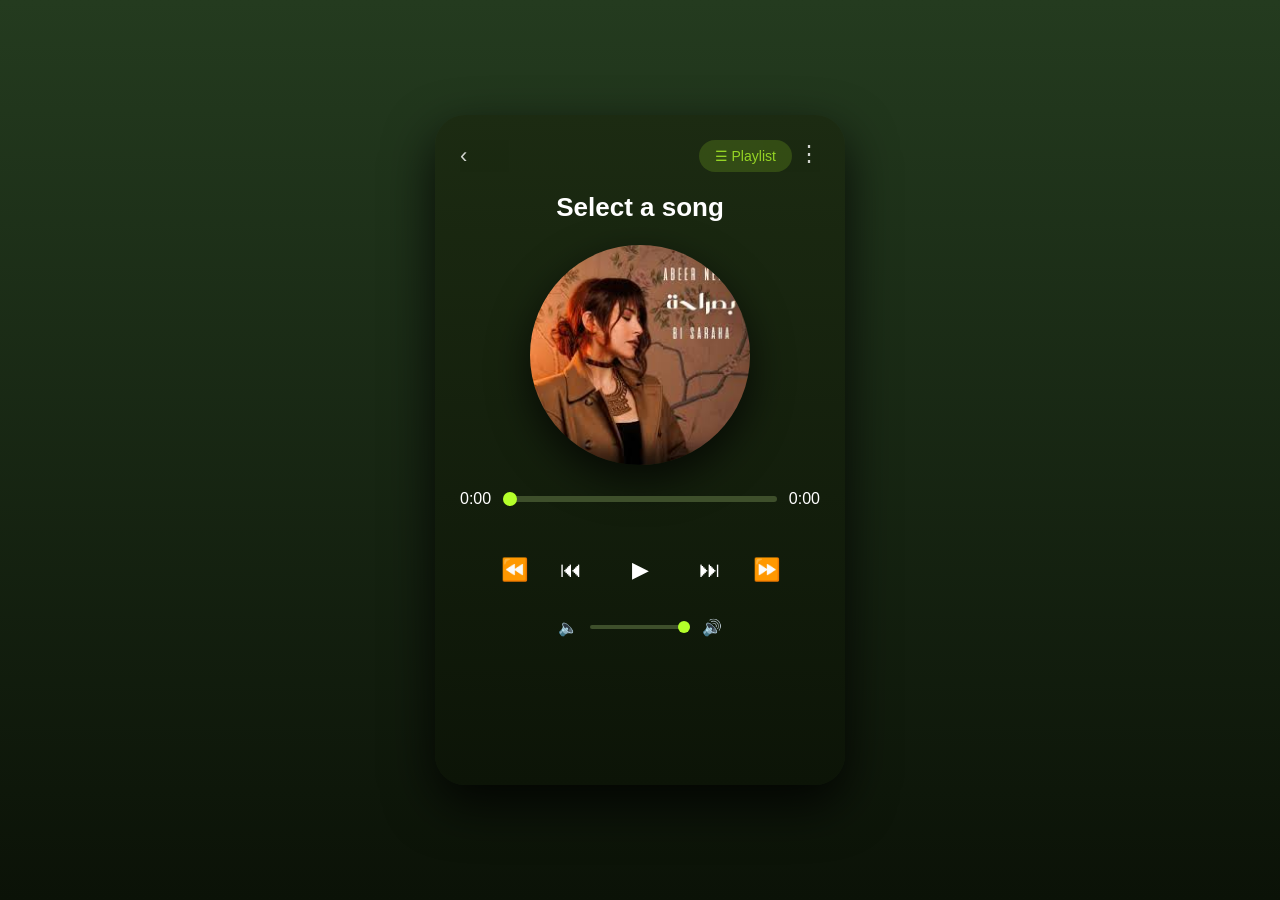
==== commit 104b3e04: "Add Music player project Built during Web Development internship at Arch Technologies. Features: re" ====
--- a/index.html
+++ b/index.html
@@ -1,424 +1,65 @@
 <!DOCTYPE html>
 <html lang="en">
 <head>
-    <meta charset="UTF-8" />
-    <meta name="viewport" content="width=device-width, initial-scale=1.0"/>
-    <title>Marwa - Web Developer Portfolio</title>
-    <link rel="stylesheet" href="https://cdnjs.cloudflare.com/ajax/libs/font-awesome/6.5.0/css/all.min.css" integrity="sha512-SnH5WK+bZxgPHs44uWIX+LLJAJ9/2PkPKZ5QiAj6Ta86w+fsb2TkcmfRyVX3pBnMFcV7oQPJkl9QevSCWr3W6A==" crossorigin="anonymous" referrerpolicy="no-referrer" />
-
-    <style>
-        :root {
-          --primary: #5d5fef;
-          --primary-dark: #4a4cd1;
-          --text: #333;
-          --text-light: #555;
-          --bg: #f8f9fc;
-          --card: white;
-        }
-
-        [data-theme="dark"] {
-          --primary: #7b7fff;
-          --primary-dark: #6366f1;
-          --text: #e0e0ff;
-          --text-light: #b0b0ff;
-          --bg: #0f0f1a;
-          --card: #1a1a2e;
-        }
-
-        * {
-          margin: 0;
-          padding: 0;
-          box-sizing: border-box;
-        }
-
-        body {
-          font-family: system-ui, -apple-system, sans-serif;
-          background: var(--bg);
-          color: var(--text);
-          line-height: 1.6;
-          transition: background 0.4s, color 0.4s;
-        }
-
-        .container {
-          max-width: 1100px;
-          margin: 0 auto;
-          padding: 0 20px;
-        }
-
-        header {
-          background: linear-gradient(135deg, var(--primary), var(--primary-dark));
-          color: white;
-          padding: 140px 0 100px;
-          text-align: center;
-        }
-
-        header h1 {
-          font-size: 3.8rem;
-          margin-bottom: 12px;
-        }
-
-        header .tagline {
-          font-size: 1.5rem;
-          opacity: 0.95;
-          max-width: 720px;
-          margin: 0 auto 35px;
-        }
-
-        .btn {
-          display: inline-block;
-          background: white;
-          color: var(--primary-dark);
-          padding: 14px 32px;
-          border-radius: 50px;
-          text-decoration: none;
-          font-weight: 600;
-          margin: 8px;
-          transition: all 0.3s;
-        }
-
-        .btn:hover {
-          transform: translateY(-3px);
-          box-shadow: 0 8px 20px rgba(0,0,0,0.2);
-        }
-
-        .btn-outline {
-          background: transparent;
-          border: 2px solid white;
-          color: white;
-        }
-
-        .btn-outline:hover {
-          background: white;
-          color: var(--primary-dark);
-        }
-
-        nav {
-          position: fixed;
-          top: 0;
-          width: 100%;
-          background: rgba(255,255,255,0.9);
-          backdrop-filter: blur(10px);
-          z-index: 1000;
-          border-bottom: 1px solid rgba(0,0,0,0.08);
-          transition: background 0.4s;
-        }
-
-        [data-theme="dark"] nav {
-          background: rgba(15,15,26,0.9);
-          border-bottom: 1px solid rgba(255,255,255,0.08);
-        }
-
-        nav .container {
-          display: flex;
-          justify-content: space-between;
-          align-items: center;
-          padding: 16px 20px;
-        }
-
-        nav a {
-          color: var(--text);
-          text-decoration: none;
-          margin-left: 28px;
-          font-weight: 500;
-        }
-
-        nav a:hover {
-          color: var(--primary);
-        }
-
-        .theme-toggle {
-          background: none;
-          border: none;
-          font-size: 1.4rem;
-          cursor: pointer;
-          color: var(--text);
-        }
-
-        section {
-          padding: 100px 0;
-        }
-
-        h2 {
-          text-align: center;
-          font-size: 2.6rem;
-          margin-bottom: 60px;
-          color: var(--primary);
-        }
-
-        .grid {
-          display: grid;
-          grid-template-columns: repeat(auto-fit, minmax(320px, 1fr));
-          gap: 30px;
-        }
-
-        .card {
-          background: var(--card);
-          border-radius: 16px;
-          overflow: hidden;
-          box-shadow: 0 6px 24px rgba(0,0,0,0.08);
-          transition: transform 0.3s, box-shadow 0.3s;
-        }
-
-        .card:hover {
-          transform: translateY(-10px);
-          box-shadow: 0 12px 40px rgba(0,0,0,0.15);
-        }
-
-        .card img {
-          width: 100%;
-          height: 220px;
-          object-fit: cover;
-        }
-
-        .card-content {
-          padding: 24px;
-        }
-
-        .skills {
-          display: flex;
-          flex-wrap: wrap;
-          gap: 14px;
-          justify-content: center;
-        }
-
-        .skill {
-          background: rgba(93,95,239,0.1);
-          color: var(--primary);
-          padding: 10px 22px;
-          border-radius: 50px;
-          font-weight: 500;
-        }
-
-        .contact-section {
-          background: var(--primary);
-          color: white;
-          text-align: center;
-        }
-
-        .social-links a {
-          color: white;
-          font-size: 2.2rem;
-          margin: 0 20px;
-          transition: transform 0.3s;
-        }
-
-        .social-links a:hover {
-          transform: translateY(-6px);
-        }
-
-        footer {
-          text-align: center;
-          padding: 40px 0;
-          color: var(--text-light);
-          font-size: 0.95rem;
-        }
-
-        @media (max-width: 768px) {
-          header h1 { font-size: 2.8rem; }
-          header { padding: 110px 0 80px; }
-          nav .container { flex-direction: column; gap: 12px; }
-          nav a { margin: 0 16px; }
-        }
-    </style>
+    <meta charset="UTF-8">
+    <meta name="viewport" content="width=device-width, initial-scale=1.0">
+    <title>Music Player</title>
+    <link rel="stylesheet" href="style.css">
+    <script src="https://www.youtube.com/iframe_api"></script>
 </head>
 <body>
-<nav>
-    <div class="container">
-        <div>Marwa's Portfolio</div>
+
+<div class="player">
+
+    <div class="top-bar">
+        <span>‹</span>
         <div>
-            <a href="#about">About</a>
-            <a href="#projects">Projects</a>
-            <a href="#skills">Skills</a>
-            <a href="#experience">Experience</a>
-            <a href="#contact">Contact</a>
-            <button class="theme-toggle" aria-label="Toggle dark mode">
-                <i class="fas fa-moon"></i>
-            </button>
+            <button id="playlist-toggle" class="playlist-btn">☰ Playlist</button>
+            <span>⋮</span>
         </div>
     </div>
-</nav>
 
-<header>
-    <div class="container">
-        <h1>Hello, I'm Marwa Sajjad</h1>
-        <p class="tagline">
-            Web Development Intern @ Arch Technologies<br>
-            Passionate about building clean, modern, and user-friendly websites.
-            My ambition is to become a full-stack developer who creates impactful digital experiences.
-        </p>
-        <a href="#projects" class="btn">Explore My Work</a>
-        <a href="#contact" class="btn btn-outline">Get in Touch</a>
+    <h2 id="title">Select a song</h2>
+    <p id="artist"></p>
+
+    <img id="cover" src="Images/1.jpg" class="cover" alt="Album cover">
+
+    <div class="progress-section">
+        <span id="currentTime">0:00</span>
+        <input type="range" id="progress" min="0" max="100" value="0">
+        <span id="duration">0:00</span>
     </div>
-</header>
 
-<section id="about">
-    <div class="container">
-        <h2>About Me</h2>
+    <div class="controls">
+        <button onclick="skipBackward()">⏪</button>
+        <button onclick="prevSong()">⏮</button>
+        <button class="play-btn" id="playBtn">▶</button>
+        <button onclick="nextSong()">⏭</button>
+        <button onclick="skipForward()">⏩</button>
+    </div>
 
-        <h3 style="text-align:center; margin:40px 0 20px;">Education</h3>
-        <ul style="max-width:760px; margin:0 auto; list-style:none; font-size:1.15rem;">
-            <li style="margin:18px 0;">• [Software Engineering] — [Comsats University Islamabad, Abbotabad campus], [2024-2028]</li>
-            <li style="margin:18px 0;">• [Pre-medical]--[Islamia College Peshawar], [2020-2022]</li>
-        </ul>
+    <div class="volume-section">
+        <span>🔈</span>
+        <input type="range" id="volume" min="0" max="100" value="100">
+        <span>🔊</span>
     </div>
-</section>
 
-<section id="projects" style="background:#f0f2ff;">
-    <div class="container">
-        <h2>Projects</h2>
-        <div class="grid">
-            <div class="card">
-                <img src="https://images.unsplash.com/photo-1555066931-bf19c0fd1085?w=800" alt="IntelliCommand">
-                <div class="card-content">
-                    <h3>IntelliCommand</h3>
-                    <p>A Java-based intelligent command-line application that processes user commands efficiently, supports custom operations, error handling, and modular design for better usability and extensibility.</p>
-                    <p><strong>Role:</strong> Full development – designed, implemented, and tested the complete application</p>
-                    <p><strong>Tech:</strong> Java (Core Java, OOP concepts), possibly command pattern / parsing logic</p>
-                    <p><strong>Outcome:</strong> Created a clean, reusable command processing system. Improved understanding of Java OOP principles, exception handling, and building structured console applications.</p>
-                </div>
-            </div>
+    <div id="youtube-player" style="display: none;"></div>
 
-            <div class="card">
-                <img src="https://images.unsplash.com/photo-1611339555312-e607c8352fd7?w=800" alt="Mini Spotify">
-                <div class="card-content">
-                    <h3>Mini Spotify</h3>
-                    <p>A simplified music streaming application inspired by Spotify, allowing users to manage songs, create playlists, play tracks, and perform CRUD operations on music data with full database integration.</p>
-                    <p><strong>Role:</strong> Full development for Database course project, handled UI, logic, and database connectivity</p>
-                    <p><strong>Tech:</strong> Java (Swing for GUI or console), JDBC for database connectivity, MySQL(as backend database)</p>
-                    <p><strong>Outcome:</strong> Successfully implemented a functional music app with persistent storage. Gained strong hands-on experience in database integration (queries, connections, CRUD), Java GUI basics, and real-world application of DBMS concepts.</p>
-                </div>
-            </div>
-        </div>
+    <div class="playlist-sidebar">
+        <button class="close-playlist">✕</button>
+        <h3>Playlist</h3>
+
+        <input type="text" id="playlist-search" placeholder="Search your type...">
+
+        <select id="category-filter">
+            <option value="all">All Categories</option>
+        </select>
+        <ul id="playlist-items"></ul>
     </div>
-</section>
 
-<section id="skills">
-    <div class="container">
-        <h2>Skills</h2>
-        <div class="skills">
-            <span class="skill">HTML5</span>
-            <span class="skill">CSS3</span>
-            <span class="skill"> Basic JavaScript</span>
-            <span class="skill">Responsive Design</span>
-            <span class="skill">Git & GitHub</span>
-            <span class="skill">LocalStorage / Browser APIs</span>
+</div>
 
-        </div>
-    </div>
-</section>
-
-<section id="experience">
-    <div class="container">
-        <h2>Experience</h2>
-        <div style="max-width:800px; margin:0 auto;">
-            <h3 style="margin:30px 0 8px;">Web Development Intern – Arch Technologies</h3>
-            <p style="color:var(--text-light);">[February] – Present</p>
-            <ul style="margin:15px 0 30px 24px;">
-                <li>Building responsive web applications using HTML, CSS, and JavaScript</li>
-                <li>Creating personal portfolio and task management app as part of training</li>
-                <li>Learning modern frontend best practices and version control</li>
-            </ul>
-            <h3 style="margin:30px 0 8px;">AI/ML Engineering Intern – Developers Hub</h3>
-            <p style="color:#666;">[January] – Present]</p>
-            <ul style="margin:15px 0 30px 24px; line-height:1.6;">
-                <li>Learning core concepts of artificial intelligence and machine learning</li>
-                <li>Working with Python for data handling and basic model building (pandas, scikit-learn)</li>
-                <li>Building beginner ML projects such as Titanic survival prediction to understand the full ML pipeline</li>
-                <li>Exploring how machine learning models can be integrated with real-world applications</li>
-            </ul>
-        </div>
-    </div>
-</section>
-
-<section>
-    <div class="container">
-        <h2>Achievements</h2>
-        <p style="text-align:center; max-width:760px; margin:0 auto 40px; font-size:1.15rem; line-height:1.8;">
-            • Secured Web Development Internship at Arch Technologies (February 2026 – Present)<br>
-            • Joined AI/ML Engineering Internship at Developers Hub to explore machine learning and data projects<br>
-            • Completed personal Java projects: IntelliCommand (intelligent command processor) and Mini Spotify (music app with database connectivity)<br>
-            • Started learning Python, pandas, and scikit-learn for beginner ML tasks (e.g., Titanic Survival Prediction project)<br>
-            • Actively contributing to personal GitHub repositories and improving coding skills daily<br><br>
-
-        </p>
-    </div>
-</section>
-
-<section>
-    <div class="container">
-        <h2>Blog / Articles</h2>
-        <p style="text-align:center; font-size:1.15rem;">
-            (Coming soon – will share learning journey & small web dev tips)<br><br>
-
-        </p>
-    </div>
-</section>
-
-
-<section id="contact" style="background:#4a4cd1; color:white; text-align:center; padding:60px 20px;">
-    <div class="container">
-        <h2>Get in Touch</h2>
-        <p style="font-size:1.3rem; margin:30px 0; max-width:700px; margin-left:auto; margin-right:auto;">
-            I'm open to opportunities, feedback, collaborations, or just a friendly chat about web development, AI/ML, or tech in general!
-        </p>
-
-        <div style="margin:40px 0;">
-            <p style="font-size:1.4rem; margin-bottom:15px;">
-                <strong>Email:</strong>
-                <a href="mailto:marwakhansa1@gmail.com" style="color:white; text-decoration:underline; font-weight:bold;">
-                    marwakhansa1@gmail.com
-                </a>
-            </p>
-
-            <p style="font-size:1.4rem;">
-                <strong>LinkedIn:</strong>
-                <a href="https://www.linkedin.com/in/YOUR-LINKEDIN-USERNAME"
-                   target="_blank"
-                   style="color:white; text-decoration:underline; font-weight:bold;">
-                    linkedin.com/in/YOUR-LINKEDIN-USERNAME
-                </a>
-            </p>
-        </div>
-
-
-        <div style="margin-top:40px; font-size:2.5rem;">
-            <a href="mailto:marwakhansa1@gmail.com" style="color:white; margin:0 20px; text-decoration:none;">
-                <i class="fas fa-envelope"></i>
-            </a>
-            <a href="https://www.linkedin.com/in/marwa-sajjad-1516ba378" target="_blank" style="color:white; margin:0 20px;">
-                <i class="fab fa-linkedin"></i> LinkedIn
-            </a>
-        </div>
-    </div>
-</section>
-
-<footer>
-    <div class="container">
-        <p>© <script>document.write(new Date().getFullYear());</script> Marwa – Built with passion for web development</p>
-    </div>
-</footer>
-
-<script>
-    const toggle = document.querySelector('.theme-toggle');
-    const body = document.body;
-
-    // Check saved preference
-    if (localStorage.getItem('theme') === 'dark') {
-      body.setAttribute('data-theme', 'dark');
-      toggle.innerHTML = '<i class="fas fa-sun"></i>';
-    }
-
-    toggle.addEventListener('click', () => {
-      if (body.getAttribute('data-theme') === 'dark') {
-        body.removeAttribute('data-theme');
-        localStorage.setItem('theme', 'light');
-        toggle.innerHTML = '<i class="fas fa-moon"></i>';
-      } else {
-        body.setAttribute('data-theme', 'dark');
-        localStorage.setItem('theme', 'dark');
-        toggle.innerHTML = '<i class="fas fa-sun"></i>';
-      }
-    });
-</script>
+<script src="script.js"></script>
 </body>
 </html>
--- a/style.css
+++ b/style.css
@@ -0,0 +1,246 @@
+body {
+    margin: 0;
+    height: 100vh;
+    display: flex;
+    justify-content: center;
+    align-items: center;
+    background: linear-gradient(180deg, #243b1f, #0b1207);
+    font-family: Arial, sans-serif;
+    color: white;
+}
+
+.player {
+    width: 360px;
+    height: 620px;
+    background: linear-gradient(180deg, #1c2b12, #0c1407);
+    border-radius: 30px;
+    padding: 25px;
+    text-align: center;
+    box-shadow: 0 20px 50px rgba(0,0,0,0.8);
+    position: relative;
+    overflow: hidden;
+}
+
+.top-bar {
+    display: flex;
+    justify-content: space-between;
+    align-items: center;
+    font-size: 22px;
+    opacity: 0.8;
+}
+
+#title {
+    margin-top: 20px;
+    font-size: 26px;
+}
+
+#artist {
+    color: #bbb;
+    margin-bottom: 20px;
+}
+
+.cover {
+    width: 220px;
+    height: 220px;
+    border-radius: 50%;
+    object-fit: cover;
+    margin: 20px auto;
+    display: block;
+    box-shadow: 0 15px 40px rgba(0,0,0,0.7);
+    animation: spin 8s linear infinite;
+    animation-play-state: paused;
+}
+
+@keyframes spin {
+    from { transform: rotate(0deg); }
+    to   { transform: rotate(360deg); }
+}
+
+.progress-section {
+    display: flex;
+    align-items: center;
+    gap: 10px;
+    margin-top: 25px;
+}
+
+#progress {
+    flex: 1;
+    appearance: none;
+    height: 6px;
+    border-radius: 5px;
+    background: #3e4f2b;
+}
+
+#progress::-webkit-slider-thumb {
+    appearance: none;
+    width: 14px;
+    height: 14px;
+    background: #b4ff2a;
+    border-radius: 50%;
+    cursor: pointer;
+}
+
+.controls {
+    display: flex;
+    justify-content: center;
+    gap: 20px;
+    margin-top: 30px;
+}
+
+.controls button {
+    background: none;
+    border: none;
+    color: white;
+    font-size: 22px;
+    cursor: pointer;
+}
+
+.play-btn {
+    width: 65px;
+    height: 65px;
+    background: #b4ff2a;
+    color: black;
+    border-radius: 50%;
+    font-size: 28px;
+    display: flex;
+    align-items: center;
+    justify-content: center;
+}
+
+.volume-section {
+    display: flex;
+    align-items: center;
+    gap: 10px;
+    margin-top: 15px;
+    justify-content: center;
+}
+
+#volume {
+    width: 100px;
+    appearance: none;
+    height: 4px;
+    border-radius: 5px;
+    background: #3e4f2b;
+}
+
+#volume::-webkit-slider-thumb {
+    appearance: none;
+    width: 12px;
+    height: 12px;
+    background: #b4ff2a;
+    border-radius: 50%;
+    cursor: pointer;
+}
+
+/* Playlist Sidebar */
+.playlist-sidebar {
+    position: absolute;
+    top: 0;
+    right: -320px;
+    width: 300px;
+    height: 100%;
+    background: rgba(28, 43, 18, 0.95);
+    border-left: 1px solid #3e4f2b;
+    padding: 20px;
+    box-sizing: border-box;
+    overflow-y: auto;
+    transition: right 0.4s ease;
+    z-index: 10;
+    color: white;
+}
+
+.playlist-sidebar.open {
+    right: 0;
+}
+
+.playlist-sidebar h3 {
+    margin: 0 0 15px 0;
+    font-size: 18px;
+    text-align: center;
+    color: #b4ff2a;
+}
+
+#playlist-search {
+    width: 100%;
+    padding: 8px;
+    margin-bottom: 10px;
+    border-radius: 5px;
+    border: none;
+    background: #3e4f2b;
+    color: white;
+}
+
+#category-filter {
+    width: 100%;
+    padding: 8px;
+    margin-bottom: 15px;
+    border-radius: 5px;
+    border: none;
+    background: #3e4f2b;
+    color: white;
+}
+
+#playlist-items {
+    list-style: none;
+    padding: 0;
+    margin: 0;
+}
+
+#playlist-items li {
+    padding: 12px 10px;
+    cursor: pointer;
+    border-radius: 8px;
+    transition: all 0.2s;
+    margin-bottom: 6px;
+}
+
+#playlist-items li:hover {
+    background: rgba(180, 255, 42, 0.15);
+}
+
+
+
+.close-playlist {
+    position: absolute;
+    top: 15px;
+    right: 15px;
+    background: none;
+    border: none;
+    color: white;
+    font-size: 24px;
+    cursor: pointer;
+}
+
+.playlist-btn {
+    background: rgba(180, 255, 42, 0.2);
+    border: none;
+    color: #b4ff2a;
+    padding: 8px 16px;
+    border-radius: 20px;
+    cursor: pointer;
+    font-size: 14px;
+}
+
+@media (max-width: 500px) {
+    .player {
+        width: 100%;
+        height: 100%;
+        border-radius: 0;
+    }
+
+    .playlist-sidebar {
+        right: -100%;
+        width: 100%;
+        height: 70%;
+        top: auto;
+        bottom: 0;
+        border-left: none;
+        border-top: 1px solid #3e4f2b;
+        border-radius: 20px 20px 0 0;
+    }
+
+    .playlist-sidebar.open {
+        right: 0;
+        bottom: 0;
+    }
+}
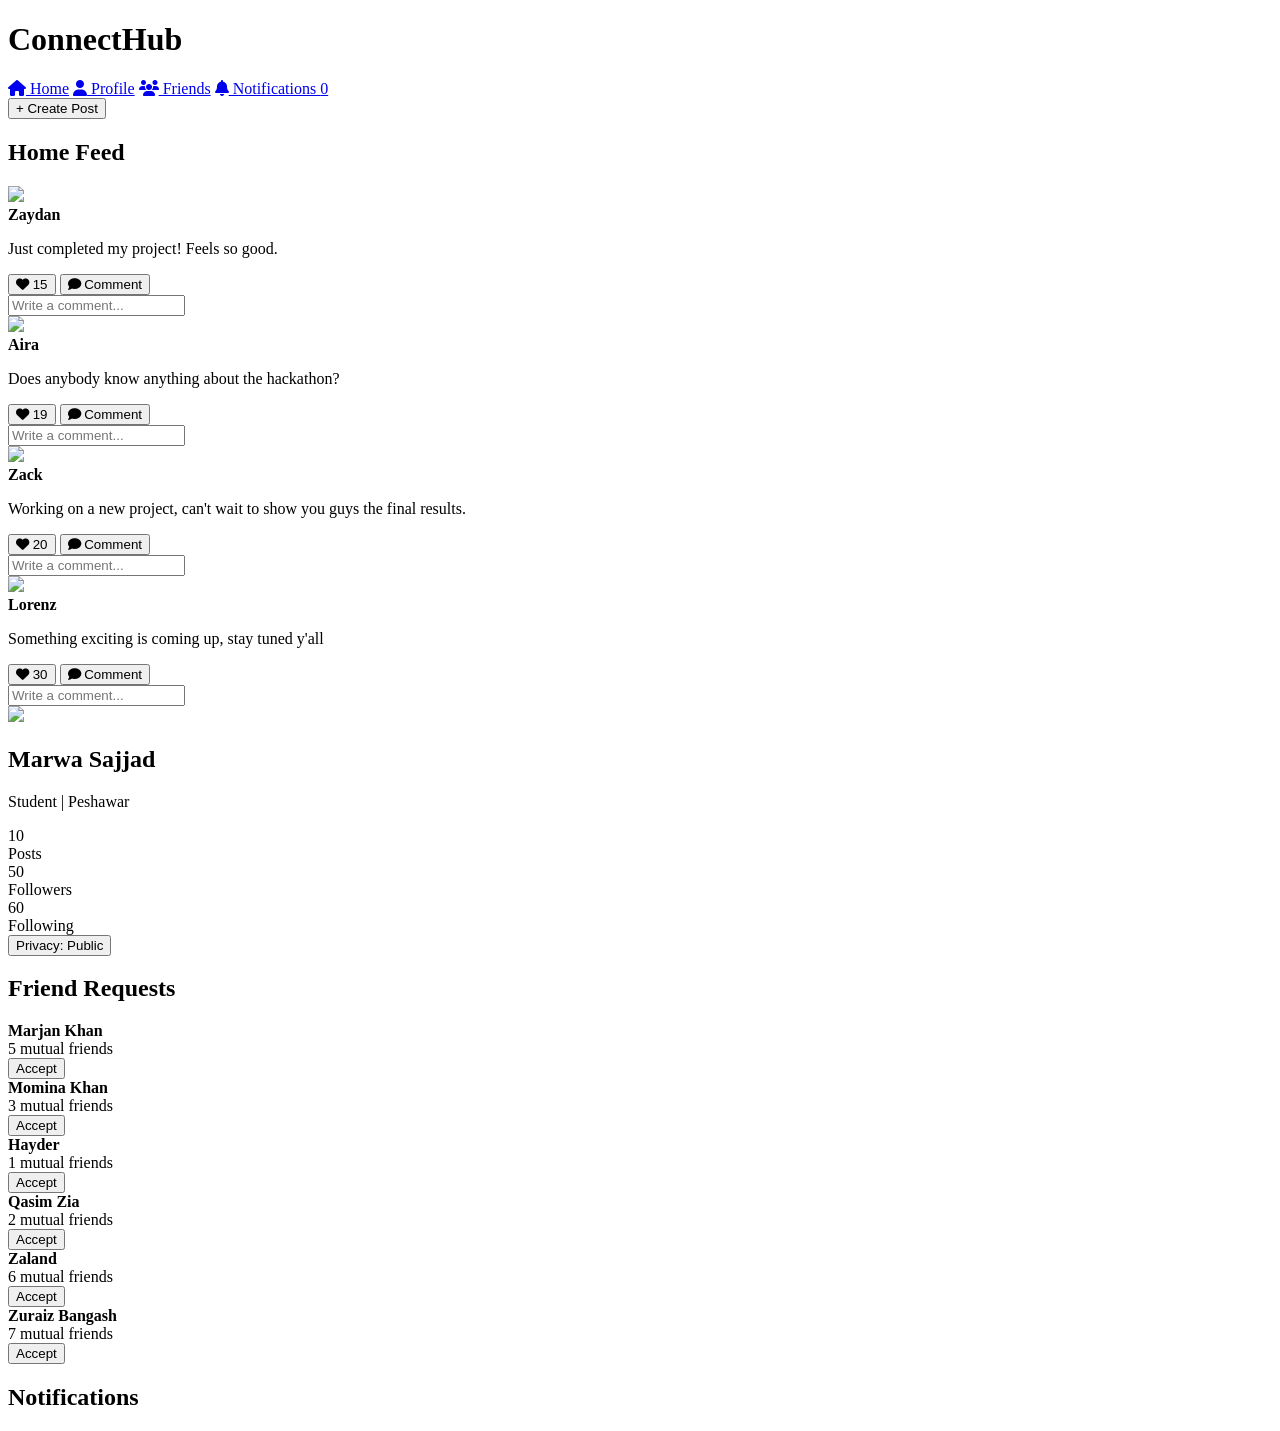
==== commit ddb18f87: "ConnectHub (Task 4 of the Internship)" ====
--- a/index.html
+++ b/index.html
@@ -3,63 +3,223 @@
 <head>
     <meta charset="UTF-8">
     <meta name="viewport" content="width=device-width, initial-scale=1.0">
-    <title>Music Player</title>
-    <link rel="stylesheet" href="style.css">
-    <script src="https://www.youtube.com/iframe_api"></script>
+    <title>ConnectHub - Social Network</title>
+    <script src="https://cdn.tailwindcss.com"></script>
+    <link rel="stylesheet" href="https://cdnjs.cloudflare.com/ajax/libs/font-awesome/6.5.0/css/all.min.css">
+    <style>
+        .post { transition: all 0.3s ease; }
+        .post:hover { transform: translateY(-3px); box-shadow: 0 10px 15px rgba(0,0,0,0.3); }
+    </style>
 </head>
-<body>
-
-<div class="player">
-
-    <div class="top-bar">
-        <span>‹</span>
-        <div>
-            <button id="playlist-toggle" class="playlist-btn">☰ Playlist</button>
-            <span>⋮</span>
-        </div>
+<body class="bg-zinc-950 text-white min-h-screen">
+
+<div class="flex h-screen">
+
+    <!-- Sidebar -->
+    <div class="w-72 bg-zinc-900 p-8 flex flex-col">
+        <h1 class="text-4xl font-bold text-violet-500 mb-12">ConnectHub</h1>
+
+        <div class="space-y-8 text-lg">
+            <a href="#" onclick="showPage('feed')" class="flex items-center gap-4 hover:text-violet-400"><i class="fas fa-home w-6"></i> Home</a>
+            <a href="#" onclick="showPage('profile')" class="flex items-center gap-4 hover:text-violet-400"><i class="fas fa-user w-6"></i> Profile</a>
+            <a href="#" onclick="showPage('friends')" class="flex items-center gap-4 hover:text-violet-400"><i class="fas fa-users w-6"></i> Friends</a>
+            <a href="#" onclick="showPage('notifications')" class="flex items-center gap-4 hover:text-violet-400 relative">
+                <i class="fas fa-bell w-6"></i> Notifications
+                <span id="notif-badge" class="absolute -top-1 -right-1 bg-red-500 text-xs px-2 rounded-full">0</span>
+            </a>
+        </div>
+
+        <button onclick="createPost()"
+                class="mt-auto bg-violet-600 hover:bg-violet-500 py-4 rounded-2xl font-semibold text-lg">
+            + Create Post
+        </button>
     </div>
 
-    <h2 id="title">Select a song</h2>
-    <p id="artist"></p>
-
-    <img id="cover" src="Images/1.jpg" class="cover" alt="Album cover">
-
-    <div class="progress-section">
-        <span id="currentTime">0:00</span>
-        <input type="range" id="progress" min="0" max="100" value="0">
-        <span id="duration">0:00</span>
+    <!-- Main Area -->
+    <div class="flex-1 overflow-y-auto p-8" id="main-content">
+
+        <!-- Feed Page -->
+        <div id="feed-page">
+            <h2 class="text-3xl font-bold mb-8">Home Feed</h2>
+            <div id="posts-container" class="space-y-8"></div>
+        </div>
+
+        <!-- Profile Page -->
+        <div id="profile-page" class="hidden">
+            <div class="max-w-2xl mx-auto bg-zinc-900 rounded-3xl p-10 text-center">
+                <img src="https://picsum.photos/id/1011/150" class="w-36 h-36 rounded-full mx-auto border-4 border-violet-500">
+                <h2 class="text-4xl font-bold mt-6">Marwa Sajjad</h2>
+                <p class="text-zinc-400 mt-2">Student | Peshawar</p>
+
+                <div class="flex justify-center gap-12 mt-10">
+                    <div class="text-center"><span class="text-3xl font-bold">10</span><br><span class="text-sm">Posts</span></div>
+                    <div class="text-center"><span class="text-3xl font-bold">50</span><br><span class="text-sm">Followers</span></div>
+                    <div class="text-center"><span class="text-3xl font-bold">60</span><br><span class="text-sm">Following</span></div>
+                </div>
+
+                <button onclick="togglePrivacy()" id="privacy-btn"
+                        class="mt-8 px-8 py-3 bg-zinc-800 hover:bg-zinc-700 rounded-2xl">
+                    Privacy: Public
+                </button>
+            </div>
+        </div>
+
+        <!-- Friends Page -->
+        <div id="friends-page" class="hidden max-w-2xl mx-auto">
+            <h2 class="text-3xl font-bold mb-8">Friend Requests</h2>
+            <div id="friend-requests" class="space-y-6"></div>
+        </div>
+
+        <!-- Notifications Page -->
+        <div id="notifications-page" class="hidden max-w-2xl mx-auto">
+            <h2 class="text-3xl font-bold mb-8">Notifications</h2>
+            <div id="notifications-list" class="space-y-4"></div>
+        </div>
     </div>
-
-    <div class="controls">
-        <button onclick="skipBackward()">⏪</button>
-        <button onclick="prevSong()">⏮</button>
-        <button class="play-btn" id="playBtn">▶</button>
-        <button onclick="nextSong()">⏭</button>
-        <button onclick="skipForward()">⏩</button>
-    </div>
-
-    <div class="volume-section">
-        <span>🔈</span>
-        <input type="range" id="volume" min="0" max="100" value="100">
-        <span>🔊</span>
-    </div>
-
-    <div id="youtube-player" style="display: none;"></div>
-
-    <div class="playlist-sidebar">
-        <button class="close-playlist">✕</button>
-        <h3>Playlist</h3>
-
-        <input type="text" id="playlist-search" placeholder="Search your type...">
-
-        <select id="category-filter">
-            <option value="all">All Categories</option>
-        </select>
-        <ul id="playlist-items"></ul>
-    </div>
-
 </div>
 
-<script src="script.js"></script>
+<script>
+    let posts = [
+      { id: 5, user: "Zaydan", avatar: "https://picsum.photos/id/64/45", text: "Just completed my project! Feels so good.", likes: 15, comments: []},
+      { id: 7, user: "Aira", avatar: "https://picsum.photos/id/201/45", text: "Does anybody know anything about the hackathon?", likes: 19, comments: [] },
+      { id: 3, user: "Zack", avatar: "https://picsum.photos/id/29/45", text: "Working on a new project, can't wait to show you guys the final results.", likes: 20, comments: [] },
+      { id: 4, user: "Lorenz", avatar: "https://picsum.photos/id/1005/45", text: "Something exciting is coming up, stay tuned y'all", likes: 30, comments: [] }
+
+    ];
+
+    let friendRequests = [
+      { id: 1, name: "Marjan Khan", mutual: 5 },
+      { id: 2, name: "Momina Khan", mutual: 3 },
+      { id: 3, name: "Hayder", mutual: 1 },
+      { id: 4, name: "Qasim Zia", mutual: 2 },
+      { id: 8, name: "Zaland", mutual: 6 },
+      { id: 6, name: "Zuraiz Bangash", mutual: 7 }
+    ];
+
+    let notifications = [];
+
+    // Render Posts (with image support)
+    function renderPosts() {
+      const container = document.getElementById('posts-container');
+      container.innerHTML = '';
+
+      posts.forEach(post => {
+        const div = document.createElement('div');
+        div.className = 'bg-zinc-900 rounded-3xl p-8 post';
+        div.innerHTML = `
+          <div class="flex items-center gap-4">
+            <img src="${post.avatar}" class="w-11 h-11 rounded-full">
+            <div><strong class="text-lg">${post.user}</strong></div>
+          </div>
+          <p class="my-6 text-lg">${post.text}</p>
+          ${post.image ? `<img src="${post.image}" class="rounded-2xl w-full mb-4">` : ''}
+
+          <div class="flex gap-8 text-zinc-400">
+            <button onclick="likePost(${post.id})" class="flex items-center gap-2 hover:text-red-500">
+              <i class="fas fa-heart"></i> ${post.likes}
+            </button>
+            <button onclick="focusComment(${post.id})" class="flex items-center gap-2">
+              <i class="fas fa-comment"></i> Comment
+            </button>
+          </div>
+
+          <div class="mt-6 pt-6 border-t border-zinc-800">
+            ${post.comments.map(c => `<p class="text-sm mb-2"><strong>${c.user}:</strong> ${c.text}</p>`).join('')}
+            <input type="text" id="comment-${post.id}" placeholder="Write a comment..."
+                   class="mt-4 w-full bg-zinc-800 rounded-2xl px-5 py-3 text-sm focus:outline-none"
+                   onkeypress="if(event.key === 'Enter') addComment(${post.id})">
+          </div>
+        `;
+        container.appendChild(div);
+      });
+    }
+
+    function likePost(id) {
+      const post = posts.find(p => p.id === id);
+      post.likes++;
+      renderPosts();
+      addNotification("Someone liked your post");
+    }
+
+    function focusComment(id) {
+      document.getElementById(`comment-${id}`).focus();
+    }
+
+    function addComment(id) {
+      const input = document.getElementById(`comment-${id}`);
+      if (!input.value.trim()) return;
+      const post = posts.find(p => p.id === id);
+      post.comments.push({ user: "You", text: input.value });
+      input.value = '';
+      renderPosts();
+      addNotification("New comment received");
+    }
+
+    // Create Post with Image Upload (Multimedia)
+    function createPost() {
+      const text = prompt("What's on your mind?");
+      if (!text) return;
+
+      const imageUrl = prompt("Enter image URL (or leave blank):", "https://picsum.photos/id/237/600");
+
+      posts.unshift({
+        id: Date.now(),
+        user: "Marwa Sajjad",
+        avatar: "https://picsum.photos/id/1013/45",
+        text: text,
+        likes: 0,
+        comments: [],
+        image: imageUrl || null
+      });
+
+      renderPosts();
+      addNotification("Your post has been uploaded");
+    }
+
+    function renderFriendRequests() {
+      const container = document.getElementById('friend-requests');
+      container.innerHTML = friendRequests.map(fr => `
+        <div class="bg-zinc-900 p-6 rounded-3xl flex justify-between items-center">
+          <div><strong>${fr.name}</strong><br><span class="text-sm text-zinc-400">${fr.mutual} mutual friends</span></div>
+          <button onclick="acceptFriend(${fr.id})" class="bg-green-600 px-8 py-3 rounded-2xl">Accept</button>
+        </div>
+      `).join('');
+    }
+
+    function acceptFriend(id) {
+      friendRequests = friendRequests.filter(r => r.id !== id);
+      renderFriendRequests();
+      addNotification("Friend request accepted");
+    }
+
+    function addNotification(msg) {
+      notifications.unshift({ text: msg, time: "Just now" });
+      renderNotifications();
+      document.getElementById('notif-badge').textContent = notifications.length;
+    }
+
+    function renderNotifications() {
+      const container = document.getElementById('notifications-list');
+      container.innerHTML = notifications.map(n => `
+        <div class="bg-zinc-900 p-6 rounded-3xl">${n.text} <span class="text-xs text-zinc-500 float-right">${n.time}</span></div>
+      `).join('');
+    }
+
+    function showPage(page) {
+      document.querySelectorAll('#main-content > div').forEach(d => d.classList.add('hidden'));
+      document.getElementById(page + '-page').classList.remove('hidden');
+    }
+
+    function togglePrivacy() {
+      const btn = document.getElementById('privacy-btn');
+      btn.textContent = btn.textContent === "Privacy: Public" ? "Privacy: Private" : "Privacy: Public";
+    }
+
+    // Initialize
+    renderPosts();
+    renderFriendRequests();
+    renderNotifications();
+    showPage('feed');
+</script>
 </body>
 </html>
